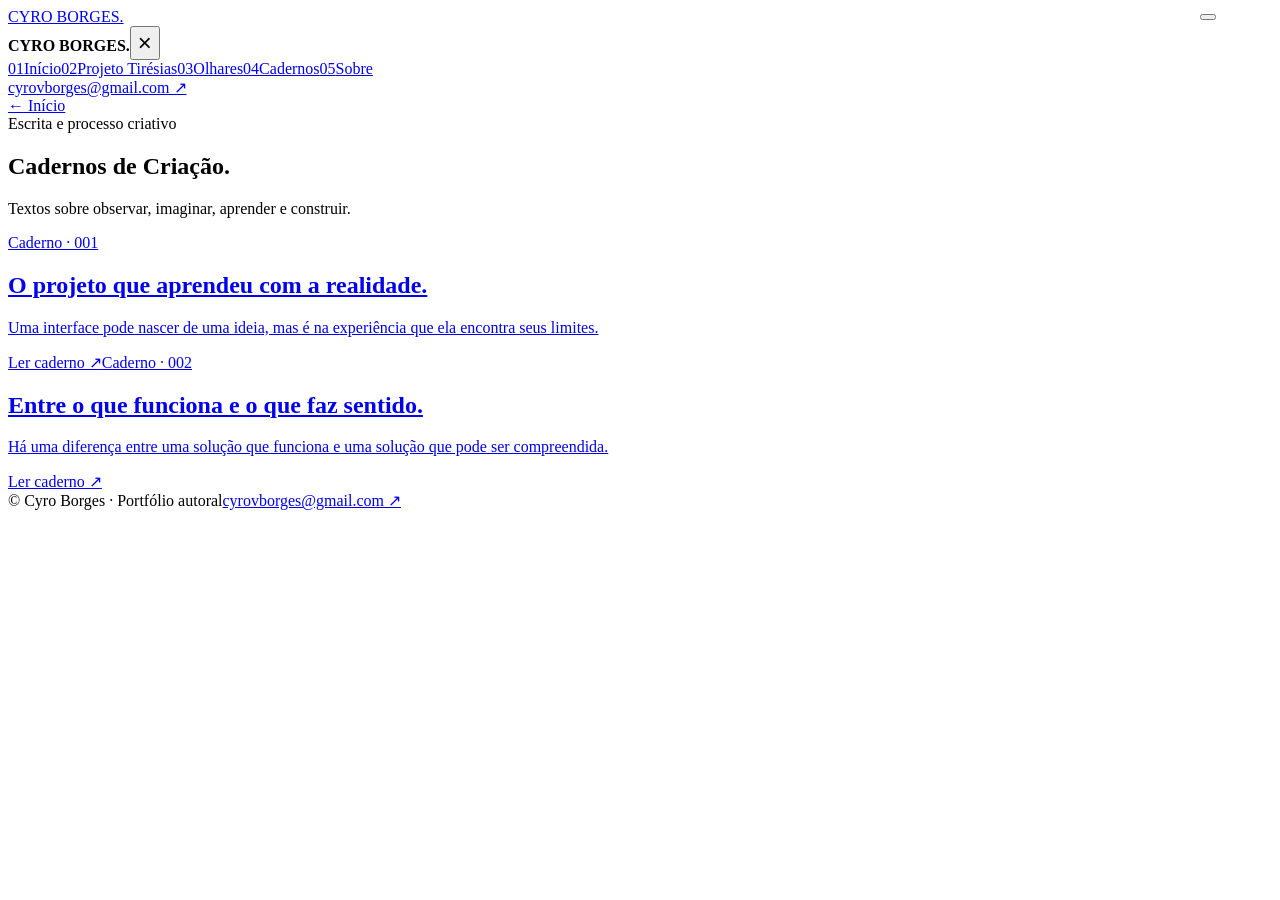
==== index.html @ e0a78cb1 "Add files via upload" ====
<!DOCTYPE html><html lang="pt-BR"><head><meta charset="utf-8"><meta name="viewport" content="width=device-width,initial-scale=1"><meta name="theme-color" content="#f3f5f3"><meta name="description" content="Portfólio autoral de Cyro Borges: fotografia, criação e projetos."><title>Cadernos de Criação · Cyro Borges</title><link rel="icon" href="../assets/favicon.svg" type="image/svg+xml"><link rel="stylesheet" href="../assets/css/styles.css"></head><body class="fade-in"><header class="topbar"><div class="shell" style="display:flex;align-items:center;justify-content:space-between;width:min(calc(100% - 56px),1320px)"><a class="logo" href="../index.html">CYRO BORGES.</a><button type="button" class="menu-toggle" aria-label="Abrir menu" aria-controls="site-menu" aria-expanded="false"><span></span></button></div></header><div class="full-menu" id="site-menu" role="dialog" aria-modal="true" aria-label="Navegação principal" aria-hidden="true"><div class="full-menu-head"><strong>CYRO BORGES.</strong><button class="menu-toggle menu-close" type="button" aria-label="Fechar menu" style="font-size:1.5rem">×</button></div><nav aria-label="Páginas do portfólio"><a href="../index.html"><span>01</span>Início</a><a href="../tiresias/index.html"><span>02</span>Projeto Tirésias</a><a href="../olhares/index.html"><span>03</span>Olhares</a><a href="../cadernos/index.html"><span>04</span>Cadernos</a><a href="../sobre/index.html"><span>05</span>Sobre</a></nav><div class="full-menu-foot"><a href="mailto:cyrovborges@gmail.com">cyrovborges@gmail.com ↗</a></div></div><main id="conteudo"><div class="page"><div class="shell"><a class="backlink" href="../index.html">← Início</a><section class="page-intro"><span class="smallcaps">Escrita e processo criativo</span><h1>Cadernos de Criação.</h1><p class="muted">Textos sobre observar, imaginar, aprender e construir.</p></section><div class="list-cadernos"><a class="essay-link" href="001/index.html"><span class="smallcaps">Caderno · 001</span><h2>O projeto que aprendeu com a realidade.</h2><p>Uma interface pode nascer de uma ideia, mas é na experiência que ela encontra seus limites.</p><span style="color:var(--green)">Ler caderno ↗</span></a><a class="essay-link" href="002/index.html"><span class="smallcaps">Caderno · 002</span><h2>Entre o que funciona e o que faz sentido.</h2><p>Há uma diferença entre uma solução que funciona e uma solução que pode ser compreendida.</p><span style="color:var(--green)">Ler caderno ↗</span></a></div></div></div></main><footer class="footer"><div class="shell"><span>© Cyro Borges · Portfólio autoral</span><a href="mailto:cyrovborges@gmail.com">cyrovborges@gmail.com ↗</a></div></footer><script src="../assets/js/main.js" defer></script></body></html>
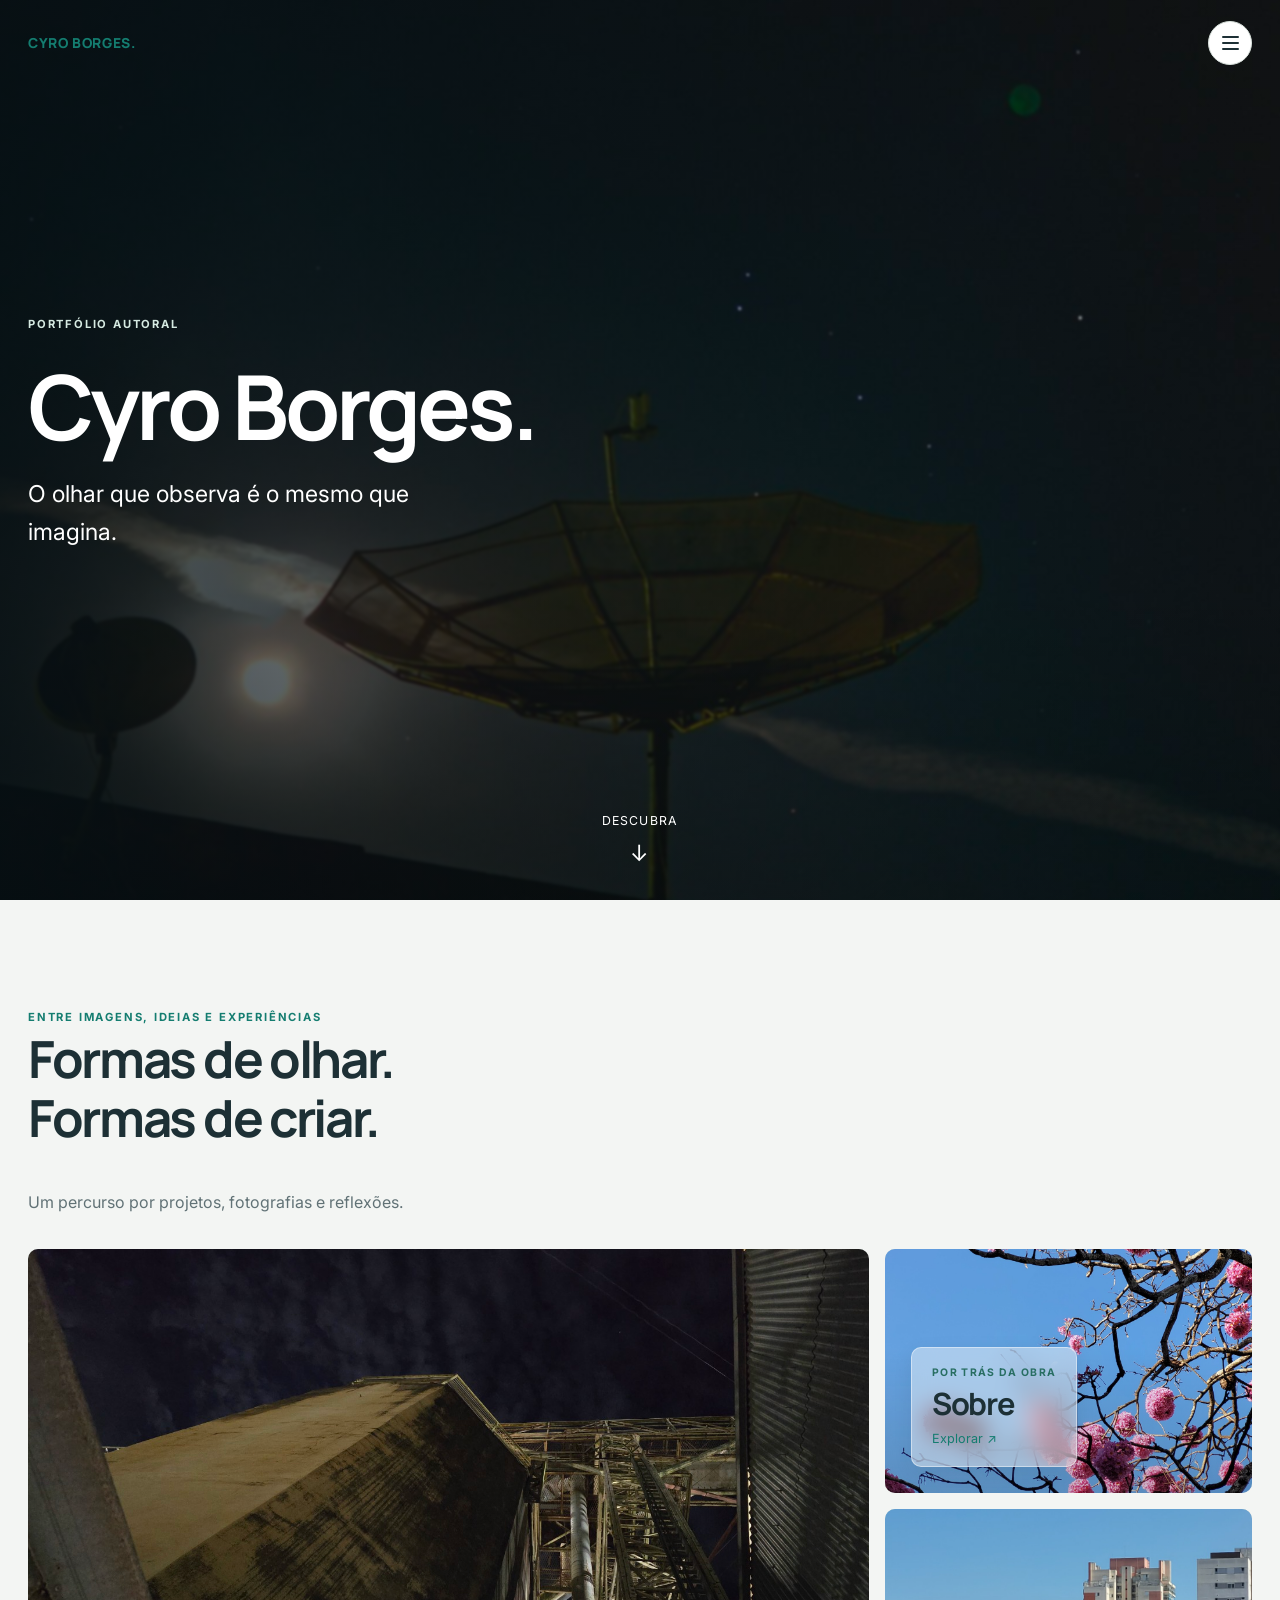
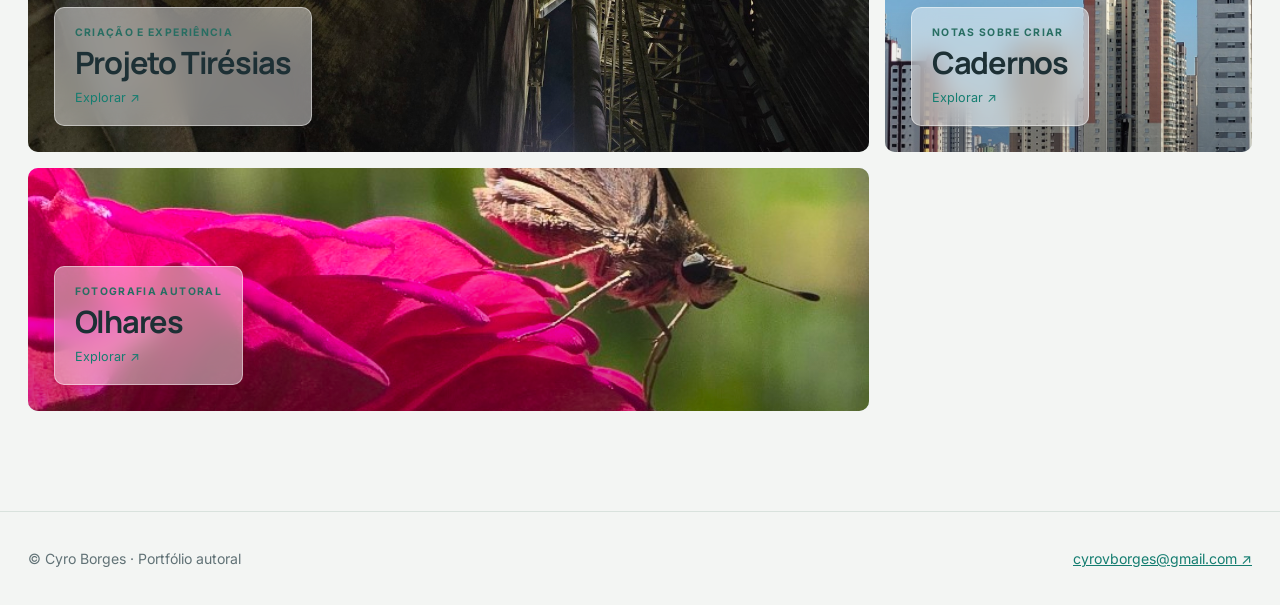
==== commit 24bff142: "Corrigir estrutura de arquivos do portfólio" ====
--- a/index.html
+++ b/index.html
@@ -1 +1 @@
-<!DOCTYPE html><html lang="pt-BR"><head><meta charset="utf-8"><meta name="viewport" content="width=device-width,initial-scale=1"><meta name="theme-color" content="#f3f5f3"><meta name="description" content="Portfólio autoral de Cyro Borges: fotografia, criação e projetos."><title>Cadernos de Criação · Cyro Borges</title><link rel="icon" href="../assets/favicon.svg" type="image/svg+xml"><link rel="stylesheet" href="../assets/css/styles.css"></head><body class="fade-in"><header class="topbar"><div class="shell" style="display:flex;align-items:center;justify-content:space-between;width:min(calc(100% - 56px),1320px)"><a class="logo" href="../index.html">CYRO BORGES.</a><button type="button" class="menu-toggle" aria-label="Abrir menu" aria-controls="site-menu" aria-expanded="false"><span></span></button></div></header><div class="full-menu" id="site-menu" role="dialog" aria-modal="true" aria-label="Navegação principal" aria-hidden="true"><div class="full-menu-head"><strong>CYRO BORGES.</strong><button class="menu-toggle menu-close" type="button" aria-label="Fechar menu" style="font-size:1.5rem">×</button></div><nav aria-label="Páginas do portfólio"><a href="../index.html"><span>01</span>Início</a><a href="../tiresias/index.html"><span>02</span>Projeto Tirésias</a><a href="../olhares/index.html"><span>03</span>Olhares</a><a href="../cadernos/index.html"><span>04</span>Cadernos</a><a href="../sobre/index.html"><span>05</span>Sobre</a></nav><div class="full-menu-foot"><a href="mailto:cyrovborges@gmail.com">cyrovborges@gmail.com ↗</a></div></div><main id="conteudo"><div class="page"><div class="shell"><a class="backlink" href="../index.html">← Início</a><section class="page-intro"><span class="smallcaps">Escrita e processo criativo</span><h1>Cadernos de Criação.</h1><p class="muted">Textos sobre observar, imaginar, aprender e construir.</p></section><div class="list-cadernos"><a class="essay-link" href="001/index.html"><span class="smallcaps">Caderno · 001</span><h2>O projeto que aprendeu com a realidade.</h2><p>Uma interface pode nascer de uma ideia, mas é na experiência que ela encontra seus limites.</p><span style="color:var(--green)">Ler caderno ↗</span></a><a class="essay-link" href="002/index.html"><span class="smallcaps">Caderno · 002</span><h2>Entre o que funciona e o que faz sentido.</h2><p>Há uma diferença entre uma solução que funciona e uma solução que pode ser compreendida.</p><span style="color:var(--green)">Ler caderno ↗</span></a></div></div></div></main><footer class="footer"><div class="shell"><span>© Cyro Borges · Portfólio autoral</span><a href="mailto:cyrovborges@gmail.com">cyrovborges@gmail.com ↗</a></div></footer><script src="../assets/js/main.js" defer></script></body></html>+<!DOCTYPE html><html lang="pt-BR"><head><meta charset="utf-8"><meta name="viewport" content="width=device-width,initial-scale=1"><meta name="theme-color" content="#f3f5f3"><meta name="description" content="Fotografia, pensamento e criação no portfólio autoral de Cyro Borges."><title>Início · Cyro Borges</title><link rel="icon" href="assets/favicon.svg" type="image/svg+xml"><link rel="stylesheet" href="assets/css/styles.css"></head><body class="fade-in"><header class="topbar--hero topbar"><div class="shell" style="display:flex;align-items:center;justify-content:space-between;width:min(calc(100% - 56px),1320px)"><a class="logo" href="index.html">CYRO BORGES.</a><button type="button" class="menu-toggle" aria-label="Abrir menu" aria-controls="site-menu" aria-expanded="false"><span></span></button></div></header><div class="full-menu" id="site-menu" role="dialog" aria-modal="true" aria-label="Navegação principal" aria-hidden="true"><div class="full-menu-head"><strong>CYRO BORGES.</strong><button class="menu-toggle menu-close" type="button" aria-label="Fechar menu" style="font-size:1.5rem">×</button></div><nav aria-label="Páginas do portfólio"><a href="index.html"><span>01</span>Início</a><a href="tiresias/index.html"><span>02</span>Projeto Tirésias</a><a href="olhares/index.html"><span>03</span>Olhares</a><a href="cadernos/index.html"><span>04</span>Cadernos</a><a href="sobre/index.html"><span>05</span>Sobre</a></nav><div class="full-menu-foot"><a href="mailto:cyrovborges@gmail.com">cyrovborges@gmail.com ↗</a></div></div><main id="conteudo"><section class="hero" aria-label="Abertura do portfólio"><div class="shell hero-content"><span class="smallcaps">Portfólio autoral</span><h1>Cyro Borges.</h1><p>O olhar que observa é o mesmo que imagina.</p></div><a class="scroll-cue" href="#criacoes">Descubra <b aria-hidden="true">↓</b></a></section><section class="mosaic-section" id="criacoes"><div class="shell"><div class="section-head"><span class="smallcaps">Entre imagens, ideias e experiências</span><h2>Formas de olhar.<br>Formas de criar.</h2><p>Um percurso por projetos, fotografias e reflexões.</p></div><div class="home-mosaic"><a class="photo-card card-tiresias" href="tiresias/index.html" aria-label="Explorar Projeto Tirésias"><img src="assets/images/ambiente-industrial.jpg" alt="" loading="lazy" ><span class="glass"><small>Criação e experiência</small><strong>Projeto Tirésias</strong><span class="arrow">Explorar ↗</span></span></a><a class="photo-card card-olhares" href="olhares/index.html" aria-label="Explorar Olhares"><img src="assets/images/borboleta.jpg" alt="" loading="lazy" ><span class="glass"><small>Fotografia autoral</small><strong>Olhares</strong><span class="arrow">Explorar ↗</span></span></a><a class="photo-card card-about" href="sobre/index.html" aria-label="Explorar Sobre"><img src="assets/images/flores.jpg" alt="" loading="lazy" ><span class="glass"><small>Por trás da obra</small><strong>Sobre</strong><span class="arrow">Explorar ↗</span></span></a><a class="photo-card card-cadernos" href="cadernos/index.html" aria-label="Explorar Cadernos"><img src="assets/images/geometria.jpg" alt="" loading="lazy" ><span class="glass"><small>Notas sobre criar</small><strong>Cadernos</strong><span class="arrow">Explorar ↗</span></span></a></div></div></section></main><footer class="footer"><div class="shell"><span>© Cyro Borges · Portfólio autoral</span><a href="mailto:cyrovborges@gmail.com">cyrovborges@gmail.com ↗</a></div></footer><script src="assets/js/main.js" defer></script></body></html>
--- a/assets/css/styles.css
+++ b/assets/css/styles.css
@@ -0,0 +1,23 @@
+@import url('https://fonts.googleapis.com/css2?family=Inter:wght@400;500;600;700&family=Manrope:wght@400;500;600;700;800&display=swap');
+:root{--bg:#f3f5f3;--surface:#fff;--ink:#1d3035;--muted:#617276;--green:#147d70;--line:#d9e2dd;--pale:#ddeee6;--r:10px;--max:1320px}*{box-sizing:border-box}html{scroll-behavior:smooth}body{margin:0;background:var(--bg);color:var(--ink);font-family:Inter,Arial,sans-serif;line-height:1.65}body.locked{overflow:hidden}a{color:inherit}a:focus-visible,button:focus-visible{outline:3px solid #158d7d;outline-offset:4px}button{font:inherit}h1,h2,h3,p{margin-top:0}h1,h2,h3{font-family:Manrope,Inter,Arial,sans-serif;line-height:1.15;letter-spacing:-.045em}h1{font-size:clamp(2.8rem,7vw,7.4rem)}h2{font-size:clamp(2rem,4vw,4.4rem)}h3{font-size:clamp(1.2rem,2vw,1.9rem)}p{max-width:72ch}img{max-width:100%;display:block}.sr-only{position:absolute;width:1px;height:1px;clip:rect(0,0,0,0);overflow:hidden;white-space:nowrap} .shell{width:min(calc(100% - 56px),var(--max));margin-inline:auto}.smallcaps{font-size:.7rem;letter-spacing:.16em;text-transform:uppercase;font-weight:700;color:var(--green)}.muted{color:var(--muted)}.topbar{position:relative;z-index:10;display:flex;align-items:center;justify-content:space-between;padding:21px 0}.topbar a.logo{font-family:Manrope,sans-serif;font-size:.86rem;letter-spacing:.045em;font-weight:800;text-decoration:none;color:var(--green)}.topbar--hero{position:absolute;inset:0 0 auto;z-index:15}.topbar--hero .logo{color:#fff}.menu-toggle{width:44px;height:44px;background:#fff;border:1px solid var(--line);border-radius:50%;display:grid;place-items:center;cursor:pointer;color:var(--ink)}.menu-toggle span,.menu-toggle span:before,.menu-toggle span:after{content:'';display:block;width:17px;height:2px;background:currentColor;position:relative;border-radius:2px}.menu-toggle span:before{position:absolute;top:-6px}.menu-toggle span:after{position:absolute;top:6px}.full-menu{position:fixed;inset:0;z-index:100;background:var(--bg);padding:24px max(28px,calc((100vw - var(--max))/2));display:flex;flex-direction:column;opacity:0;visibility:hidden;transition:opacity .25s ease,visibility .25s}.full-menu.open{opacity:1;visibility:visible}.full-menu-head{display:flex;justify-content:space-between;align-items:center}.full-menu-head strong{font-size:.9rem;color:var(--green)}.full-menu nav{flex:1;display:flex;justify-content:center;flex-direction:column;gap:clamp(5px,1vh,13px)}.full-menu nav a{display:flex;gap:22px;align-items:baseline;width:max-content;max-width:100%;font:700 clamp(1.75rem,5vw,4.3rem)/1.2 Manrope,sans-serif;text-decoration:none;letter-spacing:-.05em;transition:color .2s}.full-menu nav a:hover{color:var(--green)}.full-menu nav a span{font:600 .72rem Inter,sans-serif;letter-spacing:0;color:var(--green)}.full-menu-foot{border-top:1px solid var(--line);padding-top:14px;color:var(--muted);font-size:.84rem}.full-menu-foot a{text-decoration:none}.hero{min-height:100svh;min-height:100dvh;position:relative;display:flex;align-items:center;background:#112125;color:white;isolation:isolate;overflow:hidden}.hero:after{content:'';position:absolute;inset:-2px;background:#112125 url('../images/ceu-noturno.jpg') center 59%/cover no-repeat;transform:scale(1.01);z-index:-2}.hero:before{content:'';position:absolute;inset:0;background:linear-gradient(90deg,rgba(4,15,20,.74) 0%,rgba(4,15,20,.33) 58%,rgba(4,15,20,.08)),linear-gradient(0deg,rgba(0,0,0,.33),transparent 35%);z-index:-1}.hero-content{padding-top:7rem;padding-bottom:8rem}.hero h1{max-width:12ch;margin:18px 0 18px}.hero p{font-size:clamp(1.1rem,2vw,1.45rem);max-width:31ch}.hero .smallcaps{color:#d6eae2}.scroll-cue{position:absolute;bottom:28px;left:50%;transform:translateX(-50%);font-size:.77rem;letter-spacing:.1em;text-transform:uppercase;text-decoration:none;text-align:center;color:white;display:flex;flex-direction:column;align-items:center;gap:4px}.scroll-cue b{font-size:1.4rem;font-weight:400;animation:bob 2s infinite}@keyframes bob{50%{transform:translateY(5px)}}.mosaic-section{padding:clamp(55px,8vw,115px) 0 100px;scroll-snap-align:start}.section-head{margin-bottom:34px}.section-head p{color:var(--muted)}.home-mosaic{display:grid;grid-template-columns:1.25fr 1fr 1fr;grid-auto-rows:clamp(185px,19vw,290px);gap:16px}.photo-card{position:relative;display:flex;align-items:end;text-decoration:none;color:var(--ink);overflow:hidden;border-radius:var(--r);min-height:0;background:#b9c9c2;isolation:isolate}.photo-card>img{position:absolute;inset:0;width:100%;height:100%;object-fit:cover;transition:none;z-index:-1}.photo-card:after{content:'';position:absolute;inset:0;background:linear-gradient(0deg,rgba(0,0,0,.18),transparent 60%);z-index:-1}.photo-card .glass{margin:clamp(12px,2vw,28px);padding:16px 20px;background:rgba(255,255,255,.45);backdrop-filter:blur(12px);-webkit-backdrop-filter:blur(12px);border:1px solid rgba(255,255,255,.45);border-radius:var(--r);box-shadow:0 5px 20px rgba(8,29,25,.07);transition:transform .3s ease,background .3s ease;max-width:min(90%,380px)}.photo-card:hover .glass,.photo-card:focus-visible .glass{transform:translateY(-4px);background:rgba(255,255,255,.54)}.glass small{display:block;color:#286e62;font-size:.65rem;letter-spacing:.13em;text-transform:uppercase;font-weight:700}.glass strong{font:700 clamp(1.25rem,2.4vw,2rem) Manrope,sans-serif;letter-spacing:-.04em;display:block}.glass .arrow{color:var(--green);font-size:.79rem}.card-tiresias{grid-column:span 2;grid-row:span 2}.card-olhares{grid-column:span 2;grid-row:span 1}.card-about,.card-cadernos{grid-column:span 1}.card-about>img{object-position:center 44%}@media(min-width:851px){.hero:after{filter:blur(1.1px)}.home-mosaic .card-olhares>img{object-position:center 40%}.case-hero img{object-position:center 70%}}.footer{border-top:1px solid var(--line);padding:35px 0;color:var(--muted);font-size:.88rem}.footer .shell{display:flex;justify-content:space-between;gap:16px;flex-wrap:wrap}.footer a{color:var(--green)}.page{padding-bottom:90px}.page-intro{padding:clamp(60px,9vw,135px) 0 45px}.page-intro h1{margin:15px 0 20px}.page-intro p{font-size:1.08rem}.backlink{display:inline-flex;gap:10px;color:var(--green);font-size:.8rem;text-decoration:none;font-weight:600;margin-top:30px}.page .topbar+.backlink{margin-top:30px}.prose{max-width:700px;margin-inline:auto;font-size:1.08rem;line-height:1.92}.prose p{margin:0 0 1.45em}.prose h2{font-size:clamp(1.6rem,3vw,2.55rem);margin:3rem 0 1.25rem}.book-head{max-width:700px;margin:90px auto 54px}.book-head h1{font-size:clamp(2.5rem,5vw,4.4rem)}.book-end{margin:100px auto 0;max-width:700px;border-top:1px solid var(--line);padding-top:25px}.book-nav{display:grid;grid-template-columns:1fr 1fr;gap:14px}.nav-tile,.related{display:block;text-decoration:none;border:1px solid var(--line);border-radius:var(--r);background:#fff;padding:23px;transition:border-color .2s,transform .2s}.nav-tile:hover,.related:hover{transform:translateY(-3px);border-color:var(--green)}.nav-tile small,.related small{font-size:.7rem;letter-spacing:.12em;color:var(--green);text-transform:uppercase;font-weight:700}.nav-tile strong,.related strong{display:block;font-family:Manrope,sans-serif;font-size:1.06rem;margin-top:11px}.related{max-width:700px;background:var(--pale);margin:75px auto 0}.related p{margin:8px 0 16px}.gallery{display:grid;grid-template-columns:repeat(4,minmax(0,1fr));gap:12px}.gallery button{appearance:none;border:0;padding:0;cursor:zoom-in;background:#d8e1de;border-radius:var(--r);overflow:hidden}.gallery img{width:100%;height:100%;object-fit:cover;transition:transform .3s}.gallery button:hover img{transform:scale(1.025)}.gallery .tall{grid-row:span 2}.gallery .wide{grid-column:span 2}.gallery button{height:230px}.gallery button.tall{height:472px}.gallery button.wide{height:230px}.gallery button img{height:100%}.lightbox{display:none;position:fixed;inset:0;background:#111719;color:#fff;z-index:200;padding:18px max(16px,3vw);grid-template-rows:auto minmax(0,1fr) auto;gap:13px}.lightbox.open{display:grid}.lightbox-head,.lightbox-bottom{display:flex;align-items:center;justify-content:space-between}.lightbox button{width:44px;height:44px;border:1px solid rgba(255,255,255,.3);color:#fff;background:transparent;border-radius:50%;cursor:pointer;font-size:1.4rem}.lightbox-stage{display:flex;align-items:center;justify-content:center;min-height:0}.lightbox-stage img{max-width:100%;max-height:100%;object-fit:contain}.lightbox-bottom{max-width:530px;width:100%;justify-self:center}.lightbox-count{font-size:.8rem;letter-spacing:.12em;color:#c9d5d3}.case-hero{position:relative;border-radius:var(--r);overflow:hidden;height:clamp(260px,42vw,620px);margin:28px 0 70px}.case-hero img{height:100%;width:100%;object-fit:cover}.chapter{padding:50px 0;border-top:1px solid var(--line)}.chapter-grid{display:grid;grid-template-columns:1fr 1.4fr;gap:8vw}.chapter-grid p{line-height:1.9}.chapter-label{font-size:.76rem;letter-spacing:.15em;text-transform:uppercase;color:var(--green);font-weight:700}.demo-ui{background:white;border:1px solid var(--line);border-radius:12px;padding:16px;max-width:410px;box-shadow:0 25px 65px rgba(30,70,59,.08)}.demo-ui .demo-line{height:9px;border-radius:4px;background:#dce7e2;margin:13px 0;width:75%}.demo-ui .demo-wagon{padding:13px;border:1px solid #d7e1db;background:#fafcfb;border-radius:9px;margin:10px 0}.demo-ui .demo-wagon strong{font-size:.85rem}.demo-ui .demo-wagon small{display:block;font-size:.68rem;color:#55746b;margin-top:6px}.demo-ui .demo-pill{display:inline-block;padding:5px 8px;background:#dceee6;border-radius:5px;color:#256956;font-size:.65rem}.demo-ui .demo-nav{display:flex;justify-content:space-around;padding:12px;border-top:1px solid #dfe7e2;color:#537468;font-size:.62rem}.demo-note{font-size:.75rem;color:var(--muted);margin-top:9px}.about-figure{width:100%;max-height:500px;object-fit:cover;border-radius:var(--r)}.list-cadernos{max-width:820px}.essay-link{display:block;text-decoration:none;border-top:1px solid var(--line);padding:30px 0}.essay-link:hover h2{color:var(--green)}.essay-link h2{font-size:clamp(1.5rem,3vw,2.2rem);margin:6px 0}.essay-link p{color:var(--muted)}.repertoire{display:grid;grid-template-columns:1fr 1fr;gap:18px;margin-top:50px}.rep{border:1px solid var(--line);background:white;border-radius:var(--r);padding:24px}.fade-in{animation:pageFade .26s ease both}@keyframes pageFade{from{opacity:.3}to{opacity:1}}@media(min-width:850px){.home-mosaic .card-olhares{grid-column:span 2}.home-mosaic .card-about{grid-column:3;grid-row:1}.home-mosaic .card-cadernos{grid-column:3;grid-row:2}}@media(max-width:850px){.home-mosaic{grid-template-columns:repeat(2,1fr);grid-auto-rows:220px;gap:12px}.card-tiresias,.card-olhares{grid-column:span 2;grid-row:span 1}.card-about,.card-cadernos{grid-column:span 1}.chapter-grid{grid-template-columns:1fr;gap:20px}.gallery{grid-template-columns:repeat(3,minmax(0,1fr))}.gallery button{height:200px}.gallery button.tall{height:412px}.gallery button.wide{height:200px}}@media(max-width:540px){.shell{width:min(calc(100% - 32px),var(--max))}.hero:after{background-position:58% center}.hero h1{font-size:clamp(3.1rem,16vw,5rem)}.hero-content{padding-top:8rem}.home-mosaic{grid-auto-rows:175px;gap:10px}.photo-card .glass{padding:10px 12px;margin:10px;max-width:calc(100% - 20px)}.glass strong{font-size:1.06rem}.glass small{font-size:.54rem}.glass .arrow{font-size:.7rem}.card-tiresias,.card-olhares{min-height:255px}.card-about,.card-cadernos{min-height:175px}.gallery{grid-template-columns:repeat(2,minmax(0,1fr));gap:8px}.gallery button{height:145px}.gallery button.tall{height:298px}.gallery button.wide{height:145px}.book-head{margin:55px auto 40px}.prose{font-size:1.02rem}.repertoire{grid-template-columns:1fr}.book-nav{grid-template-columns:1fr}.full-menu nav a{font-size:clamp(1.7rem,8vw,2.6rem)}.page-intro{padding-top:45px}}@media(prefers-reduced-motion:reduce){*,*:before,*:after{scroll-behavior:auto!important;animation:none!important;transition:none!important}}
+
+/* v1.2: avoid mobile grid items overflowing their assigned tracks. */
+@media (max-width:850px){
+ .home-mosaic{grid-template-columns:repeat(2,minmax(0,1fr));grid-auto-rows:auto;align-items:stretch;grid-auto-flow:row;gap:12px}
+ .home-mosaic .card-tiresias,.home-mosaic .card-olhares{grid-column:1 / -1;grid-row:auto;height:clamp(265px,50vw,400px);min-height:0}
+ .home-mosaic .card-about,.home-mosaic .card-cadernos{grid-column:auto;grid-row:auto;height:220px;min-height:0}
+}
+@media (max-width:540px){
+ .home-mosaic{gap:10px}
+ .home-mosaic .card-tiresias,.home-mosaic .card-olhares{height:clamp(270px,75vw,350px);min-height:0}
+ .home-mosaic .card-about,.home-mosaic .card-cadernos{height:180px;min-height:0}
+ .home-mosaic .photo-card{min-width:0}
+}
+
+/* v1.10: framing adjustments requested for the homepage on phones.
+   Only object-position changes; original photos and card geometry stay intact. */
+@media (max-width:850px){
+  .home-mosaic .card-olhares > img { object-position: center 33%; }
+  .home-mosaic .card-about > img { object-position: center 78%; }
+  .home-mosaic .card-cadernos > img { object-position: center 78%; }
+}
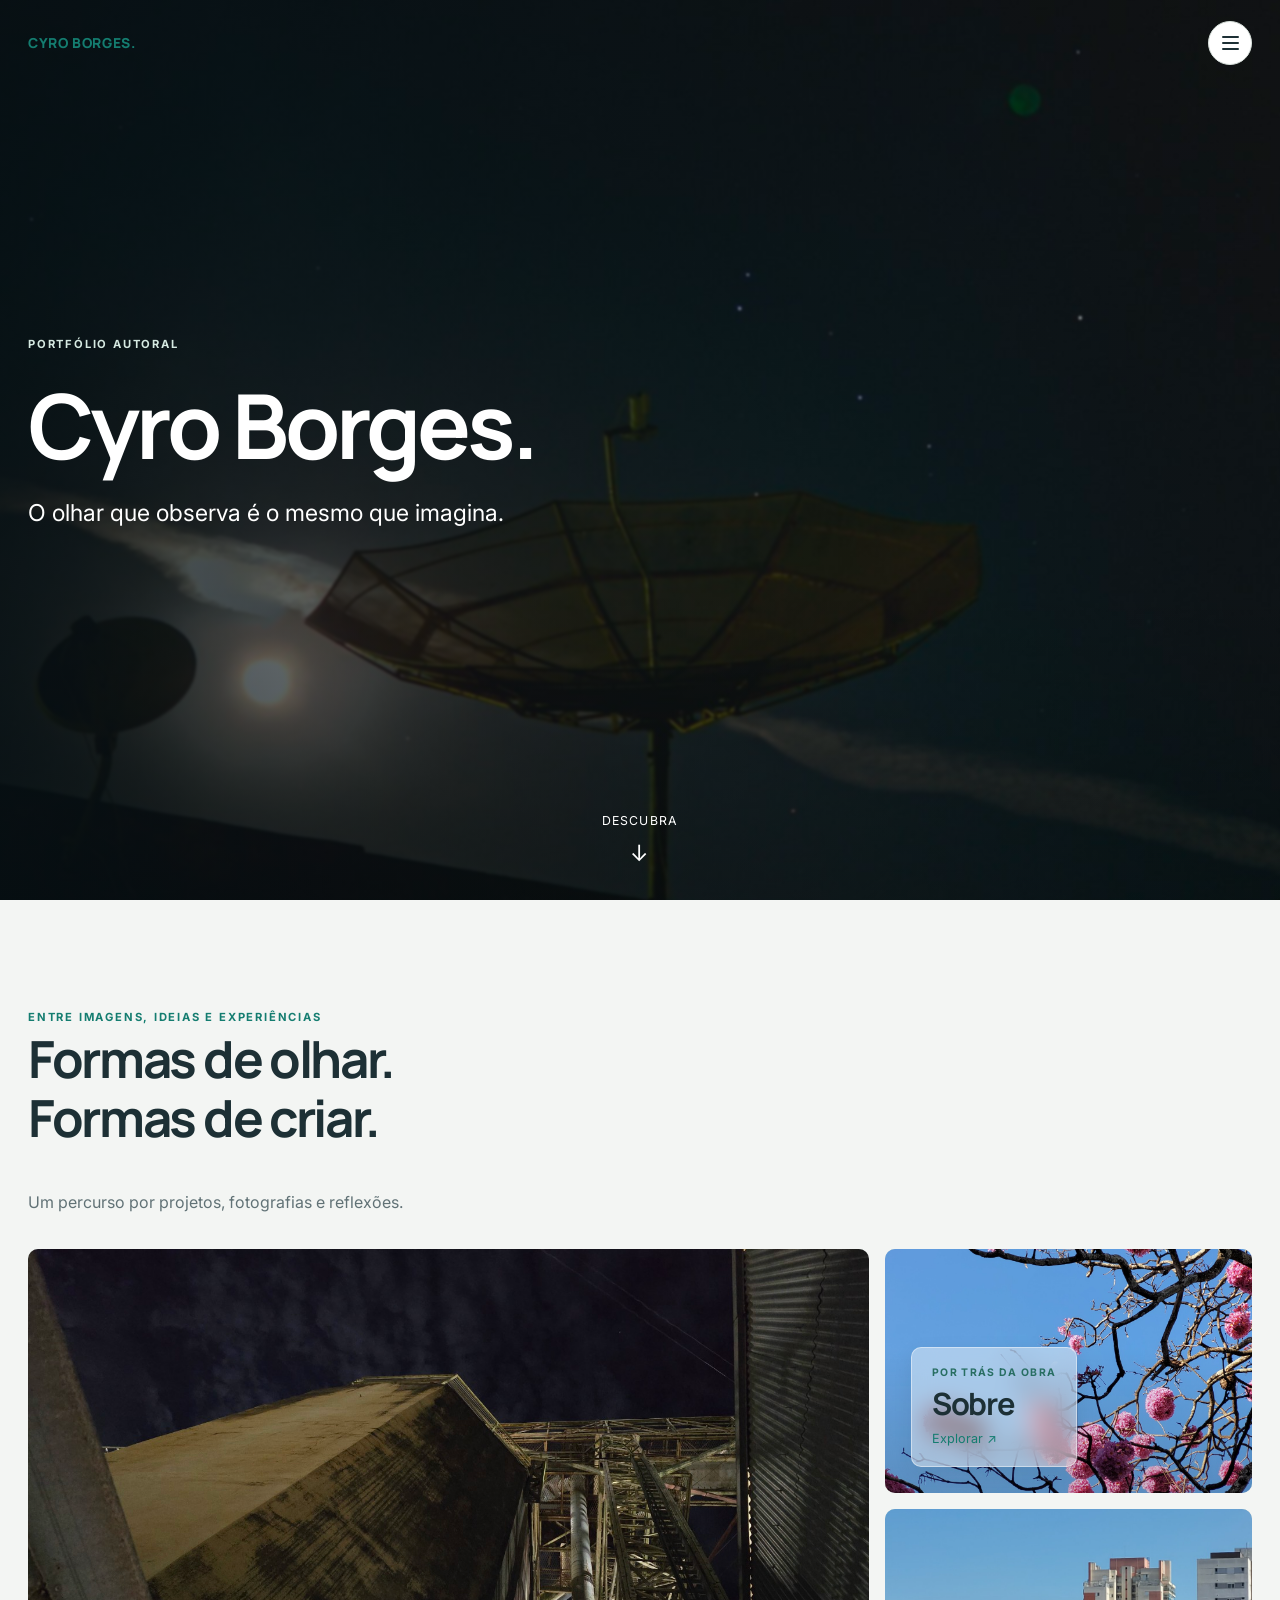
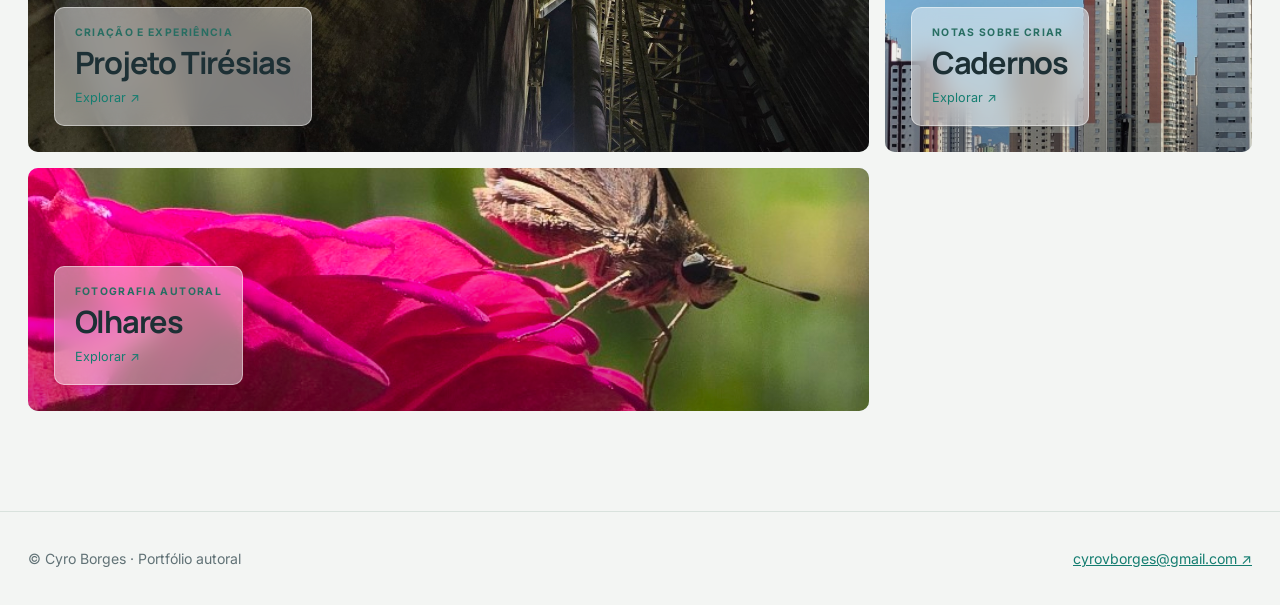
==== commit a01b652c: "Pequena correção na quebra de texto da página inicial" ====
--- a/index.html
+++ b/index.html
@@ -1 +1 @@
-<!DOCTYPE html><html lang="pt-BR"><head><meta charset="utf-8"><meta name="viewport" content="width=device-width,initial-scale=1"><meta name="theme-color" content="#f3f5f3"><meta name="description" content="Fotografia, pensamento e criação no portfólio autoral de Cyro Borges."><title>Início · Cyro Borges</title><link rel="icon" href="assets/favicon.svg" type="image/svg+xml"><link rel="stylesheet" href="assets/css/styles.css"></head><body class="fade-in"><header class="topbar--hero topbar"><div class="shell" style="display:flex;align-items:center;justify-content:space-between;width:min(calc(100% - 56px),1320px)"><a class="logo" href="index.html">CYRO BORGES.</a><button type="button" class="menu-toggle" aria-label="Abrir menu" aria-controls="site-menu" aria-expanded="false"><span></span></button></div></header><div class="full-menu" id="site-menu" role="dialog" aria-modal="true" aria-label="Navegação principal" aria-hidden="true"><div class="full-menu-head"><strong>CYRO BORGES.</strong><button class="menu-toggle menu-close" type="button" aria-label="Fechar menu" style="font-size:1.5rem">×</button></div><nav aria-label="Páginas do portfólio"><a href="index.html"><span>01</span>Início</a><a href="tiresias/index.html"><span>02</span>Projeto Tirésias</a><a href="olhares/index.html"><span>03</span>Olhares</a><a href="cadernos/index.html"><span>04</span>Cadernos</a><a href="sobre/index.html"><span>05</span>Sobre</a></nav><div class="full-menu-foot"><a href="mailto:cyrovborges@gmail.com">cyrovborges@gmail.com ↗</a></div></div><main id="conteudo"><section class="hero" aria-label="Abertura do portfólio"><div class="shell hero-content"><span class="smallcaps">Portfólio autoral</span><h1>Cyro Borges.</h1><p>O olhar que observa é o mesmo que imagina.</p></div><a class="scroll-cue" href="#criacoes">Descubra <b aria-hidden="true">↓</b></a></section><section class="mosaic-section" id="criacoes"><div class="shell"><div class="section-head"><span class="smallcaps">Entre imagens, ideias e experiências</span><h2>Formas de olhar.<br>Formas de criar.</h2><p>Um percurso por projetos, fotografias e reflexões.</p></div><div class="home-mosaic"><a class="photo-card card-tiresias" href="tiresias/index.html" aria-label="Explorar Projeto Tirésias"><img src="assets/images/ambiente-industrial.jpg" alt="" loading="lazy" ><span class="glass"><small>Criação e experiência</small><strong>Projeto Tirésias</strong><span class="arrow">Explorar ↗</span></span></a><a class="photo-card card-olhares" href="olhares/index.html" aria-label="Explorar Olhares"><img src="assets/images/borboleta.jpg" alt="" loading="lazy" ><span class="glass"><small>Fotografia autoral</small><strong>Olhares</strong><span class="arrow">Explorar ↗</span></span></a><a class="photo-card card-about" href="sobre/index.html" aria-label="Explorar Sobre"><img src="assets/images/flores.jpg" alt="" loading="lazy" ><span class="glass"><small>Por trás da obra</small><strong>Sobre</strong><span class="arrow">Explorar ↗</span></span></a><a class="photo-card card-cadernos" href="cadernos/index.html" aria-label="Explorar Cadernos"><img src="assets/images/geometria.jpg" alt="" loading="lazy" ><span class="glass"><small>Notas sobre criar</small><strong>Cadernos</strong><span class="arrow">Explorar ↗</span></span></a></div></div></section></main><footer class="footer"><div class="shell"><span>© Cyro Borges · Portfólio autoral</span><a href="mailto:cyrovborges@gmail.com">cyrovborges@gmail.com ↗</a></div></footer><script src="assets/js/main.js" defer></script></body></html>+<!DOCTYPE html><html lang="pt-BR"><head><meta charset="utf-8"><meta name="viewport" content="width=device-width,initial-scale=1"><meta name="theme-color" content="#f3f5f3"><meta name="description" content="Fotografia, pensamento e criação no portfólio autoral de Cyro Borges."><title>Início · Cyro Borges</title><link rel="icon" href="assets/favicon.svg" type="image/svg+xml"><link rel="stylesheet" href="assets/css/styles.css"></head><body class="fade-in"><header class="topbar--hero topbar"><div class="shell" style="display:flex;align-items:center;justify-content:space-between;width:min(calc(100% - 56px),1320px)"><a class="logo" href="index.html">CYRO BORGES.</a><button type="button" class="menu-toggle" aria-label="Abrir menu" aria-controls="site-menu" aria-expanded="false"><span></span></button></div></header><div class="full-menu" id="site-menu" role="dialog" aria-modal="true" aria-label="Navegação principal" aria-hidden="true"><div class="full-menu-head"><strong>CYRO BORGES.</strong><button class="menu-toggle menu-close" type="button" aria-label="Fechar menu" style="font-size:1.5rem">×</button></div><nav aria-label="Páginas do portfólio"><a href="index.html"><span>01</span>Início</a><a href="tiresias/index.html"><span>02</span>Projeto Tirésias</a><a href="olhares/index.html"><span>03</span>Olhares</a><a href="cadernos/index.html"><span>04</span>Cadernos</a><a href="sobre/index.html"><span>05</span>Sobre</a></nav><div class="full-menu-foot"><a href="mailto:cyrovborges@gmail.com">cyrovborges@gmail.com ↗</a></div></div><main id="conteudo"><section class="hero" aria-label="Abertura do portfólio"><div class="shell hero-content"><span class="smallcaps">Portfólio autoral</span><h1>Cyro Borges.</h1><p class="hero-tagline"><span>O olhar que observa</span> <span>é o mesmo que imagina.</span></p></div><a class="scroll-cue" href="#criacoes">Descubra <b aria-hidden="true">↓</b></a></section><section class="mosaic-section" id="criacoes"><div class="shell"><div class="section-head"><span class="smallcaps">Entre imagens, ideias e experiências</span><h2>Formas de olhar.<br>Formas de criar.</h2><p>Um percurso por projetos, fotografias e reflexões.</p></div><div class="home-mosaic"><a class="photo-card card-tiresias" href="tiresias/index.html" aria-label="Explorar Projeto Tirésias"><img src="assets/images/ambiente-industrial.jpg" alt="" loading="lazy" ><span class="glass"><small>Criação e experiência</small><strong>Projeto Tirésias</strong><span class="arrow">Explorar ↗</span></span></a><a class="photo-card card-olhares" href="olhares/index.html" aria-label="Explorar Olhares"><img src="assets/images/borboleta.jpg" alt="" loading="lazy" ><span class="glass"><small>Fotografia autoral</small><strong>Olhares</strong><span class="arrow">Explorar ↗</span></span></a><a class="photo-card card-about" href="sobre/index.html" aria-label="Explorar Sobre"><img src="assets/images/flores.jpg" alt="" loading="lazy" ><span class="glass"><small>Por trás da obra</small><strong>Sobre</strong><span class="arrow">Explorar ↗</span></span></a><a class="photo-card card-cadernos" href="cadernos/index.html" aria-label="Explorar Cadernos"><img src="assets/images/geometria.jpg" alt="" loading="lazy" ><span class="glass"><small>Notas sobre criar</small><strong>Cadernos</strong><span class="arrow">Explorar ↗</span></span></a></div></div></section></main><footer class="footer"><div class="shell"><span>© Cyro Borges · Portfólio autoral</span><a href="mailto:cyrovborges@gmail.com">cyrovborges@gmail.com ↗</a></div></footer><script src="assets/js/main.js" defer></script></body></html>
--- a/assets/css/styles.css
+++ b/assets/css/styles.css
@@ -1,5 +1,5 @@
 @import url('https://fonts.googleapis.com/css2?family=Inter:wght@400;500;600;700&family=Manrope:wght@400;500;600;700;800&display=swap');
-:root{--bg:#f3f5f3;--surface:#fff;--ink:#1d3035;--muted:#617276;--green:#147d70;--line:#d9e2dd;--pale:#ddeee6;--r:10px;--max:1320px}*{box-sizing:border-box}html{scroll-behavior:smooth}body{margin:0;background:var(--bg);color:var(--ink);font-family:Inter,Arial,sans-serif;line-height:1.65}body.locked{overflow:hidden}a{color:inherit}a:focus-visible,button:focus-visible{outline:3px solid #158d7d;outline-offset:4px}button{font:inherit}h1,h2,h3,p{margin-top:0}h1,h2,h3{font-family:Manrope,Inter,Arial,sans-serif;line-height:1.15;letter-spacing:-.045em}h1{font-size:clamp(2.8rem,7vw,7.4rem)}h2{font-size:clamp(2rem,4vw,4.4rem)}h3{font-size:clamp(1.2rem,2vw,1.9rem)}p{max-width:72ch}img{max-width:100%;display:block}.sr-only{position:absolute;width:1px;height:1px;clip:rect(0,0,0,0);overflow:hidden;white-space:nowrap} .shell{width:min(calc(100% - 56px),var(--max));margin-inline:auto}.smallcaps{font-size:.7rem;letter-spacing:.16em;text-transform:uppercase;font-weight:700;color:var(--green)}.muted{color:var(--muted)}.topbar{position:relative;z-index:10;display:flex;align-items:center;justify-content:space-between;padding:21px 0}.topbar a.logo{font-family:Manrope,sans-serif;font-size:.86rem;letter-spacing:.045em;font-weight:800;text-decoration:none;color:var(--green)}.topbar--hero{position:absolute;inset:0 0 auto;z-index:15}.topbar--hero .logo{color:#fff}.menu-toggle{width:44px;height:44px;background:#fff;border:1px solid var(--line);border-radius:50%;display:grid;place-items:center;cursor:pointer;color:var(--ink)}.menu-toggle span,.menu-toggle span:before,.menu-toggle span:after{content:'';display:block;width:17px;height:2px;background:currentColor;position:relative;border-radius:2px}.menu-toggle span:before{position:absolute;top:-6px}.menu-toggle span:after{position:absolute;top:6px}.full-menu{position:fixed;inset:0;z-index:100;background:var(--bg);padding:24px max(28px,calc((100vw - var(--max))/2));display:flex;flex-direction:column;opacity:0;visibility:hidden;transition:opacity .25s ease,visibility .25s}.full-menu.open{opacity:1;visibility:visible}.full-menu-head{display:flex;justify-content:space-between;align-items:center}.full-menu-head strong{font-size:.9rem;color:var(--green)}.full-menu nav{flex:1;display:flex;justify-content:center;flex-direction:column;gap:clamp(5px,1vh,13px)}.full-menu nav a{display:flex;gap:22px;align-items:baseline;width:max-content;max-width:100%;font:700 clamp(1.75rem,5vw,4.3rem)/1.2 Manrope,sans-serif;text-decoration:none;letter-spacing:-.05em;transition:color .2s}.full-menu nav a:hover{color:var(--green)}.full-menu nav a span{font:600 .72rem Inter,sans-serif;letter-spacing:0;color:var(--green)}.full-menu-foot{border-top:1px solid var(--line);padding-top:14px;color:var(--muted);font-size:.84rem}.full-menu-foot a{text-decoration:none}.hero{min-height:100svh;min-height:100dvh;position:relative;display:flex;align-items:center;background:#112125;color:white;isolation:isolate;overflow:hidden}.hero:after{content:'';position:absolute;inset:-2px;background:#112125 url('../images/ceu-noturno.jpg') center 59%/cover no-repeat;transform:scale(1.01);z-index:-2}.hero:before{content:'';position:absolute;inset:0;background:linear-gradient(90deg,rgba(4,15,20,.74) 0%,rgba(4,15,20,.33) 58%,rgba(4,15,20,.08)),linear-gradient(0deg,rgba(0,0,0,.33),transparent 35%);z-index:-1}.hero-content{padding-top:7rem;padding-bottom:8rem}.hero h1{max-width:12ch;margin:18px 0 18px}.hero p{font-size:clamp(1.1rem,2vw,1.45rem);max-width:31ch}.hero .smallcaps{color:#d6eae2}.scroll-cue{position:absolute;bottom:28px;left:50%;transform:translateX(-50%);font-size:.77rem;letter-spacing:.1em;text-transform:uppercase;text-decoration:none;text-align:center;color:white;display:flex;flex-direction:column;align-items:center;gap:4px}.scroll-cue b{font-size:1.4rem;font-weight:400;animation:bob 2s infinite}@keyframes bob{50%{transform:translateY(5px)}}.mosaic-section{padding:clamp(55px,8vw,115px) 0 100px;scroll-snap-align:start}.section-head{margin-bottom:34px}.section-head p{color:var(--muted)}.home-mosaic{display:grid;grid-template-columns:1.25fr 1fr 1fr;grid-auto-rows:clamp(185px,19vw,290px);gap:16px}.photo-card{position:relative;display:flex;align-items:end;text-decoration:none;color:var(--ink);overflow:hidden;border-radius:var(--r);min-height:0;background:#b9c9c2;isolation:isolate}.photo-card>img{position:absolute;inset:0;width:100%;height:100%;object-fit:cover;transition:none;z-index:-1}.photo-card:after{content:'';position:absolute;inset:0;background:linear-gradient(0deg,rgba(0,0,0,.18),transparent 60%);z-index:-1}.photo-card .glass{margin:clamp(12px,2vw,28px);padding:16px 20px;background:rgba(255,255,255,.45);backdrop-filter:blur(12px);-webkit-backdrop-filter:blur(12px);border:1px solid rgba(255,255,255,.45);border-radius:var(--r);box-shadow:0 5px 20px rgba(8,29,25,.07);transition:transform .3s ease,background .3s ease;max-width:min(90%,380px)}.photo-card:hover .glass,.photo-card:focus-visible .glass{transform:translateY(-4px);background:rgba(255,255,255,.54)}.glass small{display:block;color:#286e62;font-size:.65rem;letter-spacing:.13em;text-transform:uppercase;font-weight:700}.glass strong{font:700 clamp(1.25rem,2.4vw,2rem) Manrope,sans-serif;letter-spacing:-.04em;display:block}.glass .arrow{color:var(--green);font-size:.79rem}.card-tiresias{grid-column:span 2;grid-row:span 2}.card-olhares{grid-column:span 2;grid-row:span 1}.card-about,.card-cadernos{grid-column:span 1}.card-about>img{object-position:center 44%}@media(min-width:851px){.hero:after{filter:blur(1.1px)}.home-mosaic .card-olhares>img{object-position:center 40%}.case-hero img{object-position:center 70%}}.footer{border-top:1px solid var(--line);padding:35px 0;color:var(--muted);font-size:.88rem}.footer .shell{display:flex;justify-content:space-between;gap:16px;flex-wrap:wrap}.footer a{color:var(--green)}.page{padding-bottom:90px}.page-intro{padding:clamp(60px,9vw,135px) 0 45px}.page-intro h1{margin:15px 0 20px}.page-intro p{font-size:1.08rem}.backlink{display:inline-flex;gap:10px;color:var(--green);font-size:.8rem;text-decoration:none;font-weight:600;margin-top:30px}.page .topbar+.backlink{margin-top:30px}.prose{max-width:700px;margin-inline:auto;font-size:1.08rem;line-height:1.92}.prose p{margin:0 0 1.45em}.prose h2{font-size:clamp(1.6rem,3vw,2.55rem);margin:3rem 0 1.25rem}.book-head{max-width:700px;margin:90px auto 54px}.book-head h1{font-size:clamp(2.5rem,5vw,4.4rem)}.book-end{margin:100px auto 0;max-width:700px;border-top:1px solid var(--line);padding-top:25px}.book-nav{display:grid;grid-template-columns:1fr 1fr;gap:14px}.nav-tile,.related{display:block;text-decoration:none;border:1px solid var(--line);border-radius:var(--r);background:#fff;padding:23px;transition:border-color .2s,transform .2s}.nav-tile:hover,.related:hover{transform:translateY(-3px);border-color:var(--green)}.nav-tile small,.related small{font-size:.7rem;letter-spacing:.12em;color:var(--green);text-transform:uppercase;font-weight:700}.nav-tile strong,.related strong{display:block;font-family:Manrope,sans-serif;font-size:1.06rem;margin-top:11px}.related{max-width:700px;background:var(--pale);margin:75px auto 0}.related p{margin:8px 0 16px}.gallery{display:grid;grid-template-columns:repeat(4,minmax(0,1fr));gap:12px}.gallery button{appearance:none;border:0;padding:0;cursor:zoom-in;background:#d8e1de;border-radius:var(--r);overflow:hidden}.gallery img{width:100%;height:100%;object-fit:cover;transition:transform .3s}.gallery button:hover img{transform:scale(1.025)}.gallery .tall{grid-row:span 2}.gallery .wide{grid-column:span 2}.gallery button{height:230px}.gallery button.tall{height:472px}.gallery button.wide{height:230px}.gallery button img{height:100%}.lightbox{display:none;position:fixed;inset:0;background:#111719;color:#fff;z-index:200;padding:18px max(16px,3vw);grid-template-rows:auto minmax(0,1fr) auto;gap:13px}.lightbox.open{display:grid}.lightbox-head,.lightbox-bottom{display:flex;align-items:center;justify-content:space-between}.lightbox button{width:44px;height:44px;border:1px solid rgba(255,255,255,.3);color:#fff;background:transparent;border-radius:50%;cursor:pointer;font-size:1.4rem}.lightbox-stage{display:flex;align-items:center;justify-content:center;min-height:0}.lightbox-stage img{max-width:100%;max-height:100%;object-fit:contain}.lightbox-bottom{max-width:530px;width:100%;justify-self:center}.lightbox-count{font-size:.8rem;letter-spacing:.12em;color:#c9d5d3}.case-hero{position:relative;border-radius:var(--r);overflow:hidden;height:clamp(260px,42vw,620px);margin:28px 0 70px}.case-hero img{height:100%;width:100%;object-fit:cover}.chapter{padding:50px 0;border-top:1px solid var(--line)}.chapter-grid{display:grid;grid-template-columns:1fr 1.4fr;gap:8vw}.chapter-grid p{line-height:1.9}.chapter-label{font-size:.76rem;letter-spacing:.15em;text-transform:uppercase;color:var(--green);font-weight:700}.demo-ui{background:white;border:1px solid var(--line);border-radius:12px;padding:16px;max-width:410px;box-shadow:0 25px 65px rgba(30,70,59,.08)}.demo-ui .demo-line{height:9px;border-radius:4px;background:#dce7e2;margin:13px 0;width:75%}.demo-ui .demo-wagon{padding:13px;border:1px solid #d7e1db;background:#fafcfb;border-radius:9px;margin:10px 0}.demo-ui .demo-wagon strong{font-size:.85rem}.demo-ui .demo-wagon small{display:block;font-size:.68rem;color:#55746b;margin-top:6px}.demo-ui .demo-pill{display:inline-block;padding:5px 8px;background:#dceee6;border-radius:5px;color:#256956;font-size:.65rem}.demo-ui .demo-nav{display:flex;justify-content:space-around;padding:12px;border-top:1px solid #dfe7e2;color:#537468;font-size:.62rem}.demo-note{font-size:.75rem;color:var(--muted);margin-top:9px}.about-figure{width:100%;max-height:500px;object-fit:cover;border-radius:var(--r)}.list-cadernos{max-width:820px}.essay-link{display:block;text-decoration:none;border-top:1px solid var(--line);padding:30px 0}.essay-link:hover h2{color:var(--green)}.essay-link h2{font-size:clamp(1.5rem,3vw,2.2rem);margin:6px 0}.essay-link p{color:var(--muted)}.repertoire{display:grid;grid-template-columns:1fr 1fr;gap:18px;margin-top:50px}.rep{border:1px solid var(--line);background:white;border-radius:var(--r);padding:24px}.fade-in{animation:pageFade .26s ease both}@keyframes pageFade{from{opacity:.3}to{opacity:1}}@media(min-width:850px){.home-mosaic .card-olhares{grid-column:span 2}.home-mosaic .card-about{grid-column:3;grid-row:1}.home-mosaic .card-cadernos{grid-column:3;grid-row:2}}@media(max-width:850px){.home-mosaic{grid-template-columns:repeat(2,1fr);grid-auto-rows:220px;gap:12px}.card-tiresias,.card-olhares{grid-column:span 2;grid-row:span 1}.card-about,.card-cadernos{grid-column:span 1}.chapter-grid{grid-template-columns:1fr;gap:20px}.gallery{grid-template-columns:repeat(3,minmax(0,1fr))}.gallery button{height:200px}.gallery button.tall{height:412px}.gallery button.wide{height:200px}}@media(max-width:540px){.shell{width:min(calc(100% - 32px),var(--max))}.hero:after{background-position:58% center}.hero h1{font-size:clamp(3.1rem,16vw,5rem)}.hero-content{padding-top:8rem}.home-mosaic{grid-auto-rows:175px;gap:10px}.photo-card .glass{padding:10px 12px;margin:10px;max-width:calc(100% - 20px)}.glass strong{font-size:1.06rem}.glass small{font-size:.54rem}.glass .arrow{font-size:.7rem}.card-tiresias,.card-olhares{min-height:255px}.card-about,.card-cadernos{min-height:175px}.gallery{grid-template-columns:repeat(2,minmax(0,1fr));gap:8px}.gallery button{height:145px}.gallery button.tall{height:298px}.gallery button.wide{height:145px}.book-head{margin:55px auto 40px}.prose{font-size:1.02rem}.repertoire{grid-template-columns:1fr}.book-nav{grid-template-columns:1fr}.full-menu nav a{font-size:clamp(1.7rem,8vw,2.6rem)}.page-intro{padding-top:45px}}@media(prefers-reduced-motion:reduce){*,*:before,*:after{scroll-behavior:auto!important;animation:none!important;transition:none!important}}
+:root{--bg:#f3f5f3;--surface:#fff;--ink:#1d3035;--muted:#617276;--green:#147d70;--line:#d9e2dd;--pale:#ddeee6;--r:10px;--max:1320px}*{box-sizing:border-box}html{scroll-behavior:smooth}body{margin:0;background:var(--bg);color:var(--ink);font-family:Inter,Arial,sans-serif;line-height:1.65}body.locked{overflow:hidden}a{color:inherit}a:focus-visible,button:focus-visible{outline:3px solid #158d7d;outline-offset:4px}button{font:inherit}h1,h2,h3,p{margin-top:0}h1,h2,h3{font-family:Manrope,Inter,Arial,sans-serif;line-height:1.15;letter-spacing:-.045em}h1{font-size:clamp(2.8rem,7vw,7.4rem)}h2{font-size:clamp(2rem,4vw,4.4rem)}h3{font-size:clamp(1.2rem,2vw,1.9rem)}p{max-width:72ch}img{max-width:100%;display:block}.sr-only{position:absolute;width:1px;height:1px;clip:rect(0,0,0,0);overflow:hidden;white-space:nowrap} .shell{width:min(calc(100% - 56px),var(--max));margin-inline:auto}.smallcaps{font-size:.7rem;letter-spacing:.16em;text-transform:uppercase;font-weight:700;color:var(--green)}.muted{color:var(--muted)}.topbar{position:relative;z-index:10;display:flex;align-items:center;justify-content:space-between;padding:21px 0}.topbar a.logo{font-family:Manrope,sans-serif;font-size:.86rem;letter-spacing:.045em;font-weight:800;text-decoration:none;color:var(--green)}.topbar--hero{position:absolute;inset:0 0 auto;z-index:15}.topbar--hero .logo{color:#fff}.menu-toggle{width:44px;height:44px;background:#fff;border:1px solid var(--line);border-radius:50%;display:grid;place-items:center;cursor:pointer;color:var(--ink)}.menu-toggle span,.menu-toggle span:before,.menu-toggle span:after{content:'';display:block;width:17px;height:2px;background:currentColor;position:relative;border-radius:2px}.menu-toggle span:before{position:absolute;top:-6px}.menu-toggle span:after{position:absolute;top:6px}.full-menu{position:fixed;inset:0;z-index:100;background:var(--bg);padding:24px max(28px,calc((100vw - var(--max))/2));display:flex;flex-direction:column;opacity:0;visibility:hidden;transition:opacity .25s ease,visibility .25s}.full-menu.open{opacity:1;visibility:visible}.full-menu-head{display:flex;justify-content:space-between;align-items:center}.full-menu-head strong{font-size:.9rem;color:var(--green)}.full-menu nav{flex:1;display:flex;justify-content:center;flex-direction:column;gap:clamp(5px,1vh,13px)}.full-menu nav a{display:flex;gap:22px;align-items:baseline;width:max-content;max-width:100%;font:700 clamp(1.75rem,5vw,4.3rem)/1.2 Manrope,sans-serif;text-decoration:none;letter-spacing:-.05em;transition:color .2s}.full-menu nav a:hover{color:var(--green)}.full-menu nav a span{font:600 .72rem Inter,sans-serif;letter-spacing:0;color:var(--green)}.full-menu-foot{border-top:1px solid var(--line);padding-top:14px;color:var(--muted);font-size:.84rem}.full-menu-foot a{text-decoration:none}.hero{min-height:100svh;min-height:100dvh;position:relative;display:flex;align-items:center;background:#112125;color:white;isolation:isolate;overflow:hidden}.hero:after{content:'';position:absolute;inset:-2px;background:#112125 url('../images/ceu-noturno.jpg') center 59%/cover no-repeat;transform:scale(1.01);z-index:-2}.hero:before{content:'';position:absolute;inset:0;background:linear-gradient(90deg,rgba(4,15,20,.74) 0%,rgba(4,15,20,.33) 58%,rgba(4,15,20,.08)),linear-gradient(0deg,rgba(0,0,0,.33),transparent 35%);z-index:-1}.hero-content{padding-top:7rem;padding-bottom:8rem}.hero h1{max-width:12ch;margin:18px 0 18px}.hero .hero-tagline{font-size:clamp(1.1rem,2vw,1.45rem)}.hero-tagline span{white-space:nowrap}.hero .smallcaps{color:#d6eae2}.scroll-cue{position:absolute;bottom:28px;left:50%;transform:translateX(-50%);font-size:.77rem;letter-spacing:.1em;text-transform:uppercase;text-decoration:none;text-align:center;color:white;display:flex;flex-direction:column;align-items:center;gap:4px}.scroll-cue b{font-size:1.4rem;font-weight:400;animation:bob 2s infinite}@keyframes bob{50%{transform:translateY(5px)}}.mosaic-section{padding:clamp(55px,8vw,115px) 0 100px;scroll-snap-align:start}.section-head{margin-bottom:34px}.section-head p{color:var(--muted)}.home-mosaic{display:grid;grid-template-columns:1.25fr 1fr 1fr;grid-auto-rows:clamp(185px,19vw,290px);gap:16px}.photo-card{position:relative;display:flex;align-items:end;text-decoration:none;color:var(--ink);overflow:hidden;border-radius:var(--r);min-height:0;background:#b9c9c2;isolation:isolate}.photo-card>img{position:absolute;inset:0;width:100%;height:100%;object-fit:cover;transition:none;z-index:-1}.photo-card:after{content:'';position:absolute;inset:0;background:linear-gradient(0deg,rgba(0,0,0,.18),transparent 60%);z-index:-1}.photo-card .glass{margin:clamp(12px,2vw,28px);padding:16px 20px;background:rgba(255,255,255,.45);backdrop-filter:blur(12px);-webkit-backdrop-filter:blur(12px);border:1px solid rgba(255,255,255,.45);border-radius:var(--r);box-shadow:0 5px 20px rgba(8,29,25,.07);transition:transform .3s ease,background .3s ease;max-width:min(90%,380px)}.photo-card:hover .glass,.photo-card:focus-visible .glass{transform:translateY(-4px);background:rgba(255,255,255,.54)}.glass small{display:block;color:#286e62;font-size:.65rem;letter-spacing:.13em;text-transform:uppercase;font-weight:700}.glass strong{font:700 clamp(1.25rem,2.4vw,2rem) Manrope,sans-serif;letter-spacing:-.04em;display:block}.glass .arrow{color:var(--green);font-size:.79rem}.card-tiresias{grid-column:span 2;grid-row:span 2}.card-olhares{grid-column:span 2;grid-row:span 1}.card-about,.card-cadernos{grid-column:span 1}.card-about>img{object-position:center 44%}@media(min-width:851px){.hero:after{filter:blur(1.1px)}.home-mosaic .card-olhares>img{object-position:center 40%}.case-hero img{object-position:center 70%}}.footer{border-top:1px solid var(--line);padding:35px 0;color:var(--muted);font-size:.88rem}.footer .shell{display:flex;justify-content:space-between;gap:16px;flex-wrap:wrap}.footer a{color:var(--green)}.page{padding-bottom:90px}.page-intro{padding:clamp(60px,9vw,135px) 0 45px}.page-intro h1{margin:15px 0 20px}.page-intro p{font-size:1.08rem}.backlink{display:inline-flex;gap:10px;color:var(--green);font-size:.8rem;text-decoration:none;font-weight:600;margin-top:30px}.page .topbar+.backlink{margin-top:30px}.prose{max-width:700px;margin-inline:auto;font-size:1.08rem;line-height:1.92}.prose p{margin:0 0 1.45em}.prose h2{font-size:clamp(1.6rem,3vw,2.55rem);margin:3rem 0 1.25rem}.book-head{max-width:700px;margin:90px auto 54px}.book-head h1{font-size:clamp(2.5rem,5vw,4.4rem)}.book-end{margin:100px auto 0;max-width:700px;border-top:1px solid var(--line);padding-top:25px}.book-nav{display:grid;grid-template-columns:1fr 1fr;gap:14px}.nav-tile,.related{display:block;text-decoration:none;border:1px solid var(--line);border-radius:var(--r);background:#fff;padding:23px;transition:border-color .2s,transform .2s}.nav-tile:hover,.related:hover{transform:translateY(-3px);border-color:var(--green)}.nav-tile small,.related small{font-size:.7rem;letter-spacing:.12em;color:var(--green);text-transform:uppercase;font-weight:700}.nav-tile strong,.related strong{display:block;font-family:Manrope,sans-serif;font-size:1.06rem;margin-top:11px}.related{max-width:700px;background:var(--pale);margin:75px auto 0}.related p{margin:8px 0 16px}.gallery{display:grid;grid-template-columns:repeat(4,minmax(0,1fr));gap:12px}.gallery button{appearance:none;border:0;padding:0;cursor:zoom-in;background:#d8e1de;border-radius:var(--r);overflow:hidden}.gallery img{width:100%;height:100%;object-fit:cover;transition:transform .3s}.gallery button:hover img{transform:scale(1.025)}.gallery .tall{grid-row:span 2}.gallery .wide{grid-column:span 2}.gallery button{height:230px}.gallery button.tall{height:472px}.gallery button.wide{height:230px}.gallery button img{height:100%}.lightbox{display:none;position:fixed;inset:0;background:#111719;color:#fff;z-index:200;padding:18px max(16px,3vw);grid-template-rows:auto minmax(0,1fr) auto;gap:13px}.lightbox.open{display:grid}.lightbox-head,.lightbox-bottom{display:flex;align-items:center;justify-content:space-between}.lightbox button{width:44px;height:44px;border:1px solid rgba(255,255,255,.3);color:#fff;background:transparent;border-radius:50%;cursor:pointer;font-size:1.4rem}.lightbox-stage{display:flex;align-items:center;justify-content:center;min-height:0}.lightbox-stage img{max-width:100%;max-height:100%;object-fit:contain}.lightbox-bottom{max-width:530px;width:100%;justify-self:center}.lightbox-count{font-size:.8rem;letter-spacing:.12em;color:#c9d5d3}.case-hero{position:relative;border-radius:var(--r);overflow:hidden;height:clamp(260px,42vw,620px);margin:28px 0 70px}.case-hero img{height:100%;width:100%;object-fit:cover}.chapter{padding:50px 0;border-top:1px solid var(--line)}.chapter-grid{display:grid;grid-template-columns:1fr 1.4fr;gap:8vw}.chapter-grid p{line-height:1.9}.chapter-label{font-size:.76rem;letter-spacing:.15em;text-transform:uppercase;color:var(--green);font-weight:700}.demo-ui{background:white;border:1px solid var(--line);border-radius:12px;padding:16px;max-width:410px;box-shadow:0 25px 65px rgba(30,70,59,.08)}.demo-ui .demo-line{height:9px;border-radius:4px;background:#dce7e2;margin:13px 0;width:75%}.demo-ui .demo-wagon{padding:13px;border:1px solid #d7e1db;background:#fafcfb;border-radius:9px;margin:10px 0}.demo-ui .demo-wagon strong{font-size:.85rem}.demo-ui .demo-wagon small{display:block;font-size:.68rem;color:#55746b;margin-top:6px}.demo-ui .demo-pill{display:inline-block;padding:5px 8px;background:#dceee6;border-radius:5px;color:#256956;font-size:.65rem}.demo-ui .demo-nav{display:flex;justify-content:space-around;padding:12px;border-top:1px solid #dfe7e2;color:#537468;font-size:.62rem}.demo-note{font-size:.75rem;color:var(--muted);margin-top:9px}.about-figure{width:100%;max-height:500px;object-fit:cover;border-radius:var(--r)}.list-cadernos{max-width:820px}.essay-link{display:block;text-decoration:none;border-top:1px solid var(--line);padding:30px 0}.essay-link:hover h2{color:var(--green)}.essay-link h2{font-size:clamp(1.5rem,3vw,2.2rem);margin:6px 0}.essay-link p{color:var(--muted)}.repertoire{display:grid;grid-template-columns:1fr 1fr;gap:18px;margin-top:50px}.rep{border:1px solid var(--line);background:white;border-radius:var(--r);padding:24px}.fade-in{animation:pageFade .26s ease both}@keyframes pageFade{from{opacity:.3}to{opacity:1}}@media(min-width:850px){.home-mosaic .card-olhares{grid-column:span 2}.home-mosaic .card-about{grid-column:3;grid-row:1}.home-mosaic .card-cadernos{grid-column:3;grid-row:2}}@media(max-width:850px){.home-mosaic{grid-template-columns:repeat(2,1fr);grid-auto-rows:220px;gap:12px}.card-tiresias,.card-olhares{grid-column:span 2;grid-row:span 1}.card-about,.card-cadernos{grid-column:span 1}.chapter-grid{grid-template-columns:1fr;gap:20px}.gallery{grid-template-columns:repeat(3,minmax(0,1fr))}.gallery button{height:200px}.gallery button.tall{height:412px}.gallery button.wide{height:200px}}@media(max-width:540px){.shell{width:min(calc(100% - 32px),var(--max))}.hero:after{background-position:58% center}.hero h1{font-size:clamp(3.1rem,16vw,5rem)}.hero-content{padding-top:8rem}.home-mosaic{grid-auto-rows:175px;gap:10px}.photo-card .glass{padding:10px 12px;margin:10px;max-width:calc(100% - 20px)}.glass strong{font-size:1.06rem}.glass small{font-size:.54rem}.glass .arrow{font-size:.7rem}.card-tiresias,.card-olhares{min-height:255px}.card-about,.card-cadernos{min-height:175px}.gallery{grid-template-columns:repeat(2,minmax(0,1fr));gap:8px}.gallery button{height:145px}.gallery button.tall{height:298px}.gallery button.wide{height:145px}.book-head{margin:55px auto 40px}.prose{font-size:1.02rem}.repertoire{grid-template-columns:1fr}.book-nav{grid-template-columns:1fr}.full-menu nav a{font-size:clamp(1.7rem,8vw,2.6rem)}.page-intro{padding-top:45px}}@media(prefers-reduced-motion:reduce){*,*:before,*:after{scroll-behavior:auto!important;animation:none!important;transition:none!important}}
 
 /* v1.2: avoid mobile grid items overflowing their assigned tracks. */
 @media (max-width:850px){
@@ -21,3 +21,65 @@
   .home-mosaic .card-about > img { object-position: center 78%; }
   .home-mosaic .card-cadernos > img { object-position: center 78%; }
 }
+
+/* v1.15 — authentic demo screenshots and the four editorial Cadernos. */
+.case-lead{max-width:860px;margin:0 auto 75px;padding:0 0 20px}
+.case-lead .eyebrow{font-size:.72rem;letter-spacing:.14em;text-transform:uppercase;color:var(--green);font-weight:800}
+.case-lead h2{font-size:clamp(2rem,4.1vw,3.75rem);margin:12px 0 25px}
+.case-lead p{font-size:clamp(1.04rem,1.6vw,1.19rem);line-height:1.85;color:#354e50;max-width:75ch}
+.case-quote{max-width:930px;margin:54px auto 70px;padding:22px clamp(18px,4vw,50px);border-left:3px solid var(--green);font:600 clamp(1.24rem,2.6vw,2rem)/1.55 Manrope,Inter,sans-serif;letter-spacing:-.035em;color:var(--ink)}
+.case-screen{margin:0;min-width:0}
+.case-screen .frame{background:#e3ede9;border:1px solid #dce6e1;border-radius:18px;padding:clamp(7px,1.5vw,15px);box-shadow:0 18px 40px rgba(20,46,39,.07)}
+.case-screen img{width:100%;height:auto;border-radius:10px;display:block}
+.case-section-heading{margin:0 0 25px}.case-section-heading h2{font-size:clamp(1.7rem,3.3vw,3rem);margin:9px 0 16px}
+.case-section-heading p{max-width:70ch;color:var(--muted);line-height:1.85}
+.case-functions{display:grid;grid-template-columns:repeat(3,minmax(0,1fr));gap:16px;margin:24px 0 0}
+.case-function{padding:22px;border:1px solid var(--line);border-radius:10px;background:rgba(255,255,255,.72)}
+.case-function b{display:block;font-family:Manrope,sans-serif;color:var(--ink);margin-bottom:8px}
+.case-function p{font-size:.89rem;color:var(--muted);line-height:1.7;margin:0}
+.case-note{font-size:.81rem;line-height:1.7;color:var(--muted);margin:15px 0 0}
+.case-split{display:grid;grid-template-columns:minmax(0,1fr) minmax(0,1.25fr);gap:clamp(24px,5vw,75px);padding:55px 0;border-top:1px solid var(--line)}
+.case-split h2{font-size:clamp(1.55rem,3vw,2.75rem)}
+.case-split p{line-height:1.93}
+.case-next{display:grid;grid-template-columns:repeat(2,minmax(0,1fr));gap:14px;margin:38px 0 30px}
+.prose .essay-emphasis{font-weight:700;font-family:Manrope,Inter,sans-serif;font-size:clamp(1.2rem,2.3vw,1.65rem);line-height:1.62;margin:2.5em 0;padding:16px 0 16px 24px;border-left:3px solid var(--green);letter-spacing:-.025em}
+@media(max-width:850px){.case-split{grid-template-columns:1fr;gap:4px}}
+@media(max-width:540px){.case-next{grid-template-columns:1fr}.case-screen .frame{padding:5px;border-radius:10px}.case-screen img{border-radius:6px}.case-lead{margin-bottom:38px}.case-quote{margin:34px auto}}
+
+.case-shot-open{display:block;border:0;background:transparent;padding:0;cursor:zoom-in;width:100%;border-radius:10px;overflow:hidden}
+.case-shot-open:focus-visible{outline:3px solid var(--green);outline-offset:4px}
+.case-shot-open img{transition:transform .25s ease}
+.case-shot-open:hover img{transform:scale(1.015)}
+
+.case-shots {
+  display: grid;
+  grid-template-columns: repeat(2, minmax(0, 112px));
+  justify-content: center;
+  gap: 10px;
+  margin-top: 18px;
+}
+
+.case-shots-single {
+  grid-template-columns: minmax(0, 148px);
+}
+
+.case-shots-pyramid .case-screen:last-child {
+  grid-column: 1 / -1;
+  justify-self: center;
+  width: calc((100% - 10px) / 2);
+}
+
+.case-shots .frame {
+  padding: 5px;
+  border-radius: 10px;
+}
+
+.case-shots img {
+  border-radius: 6px;
+}
+
+@media (max-width: 720px) {
+  .case-functions {
+    grid-template-columns: 1fr;
+  }
+}
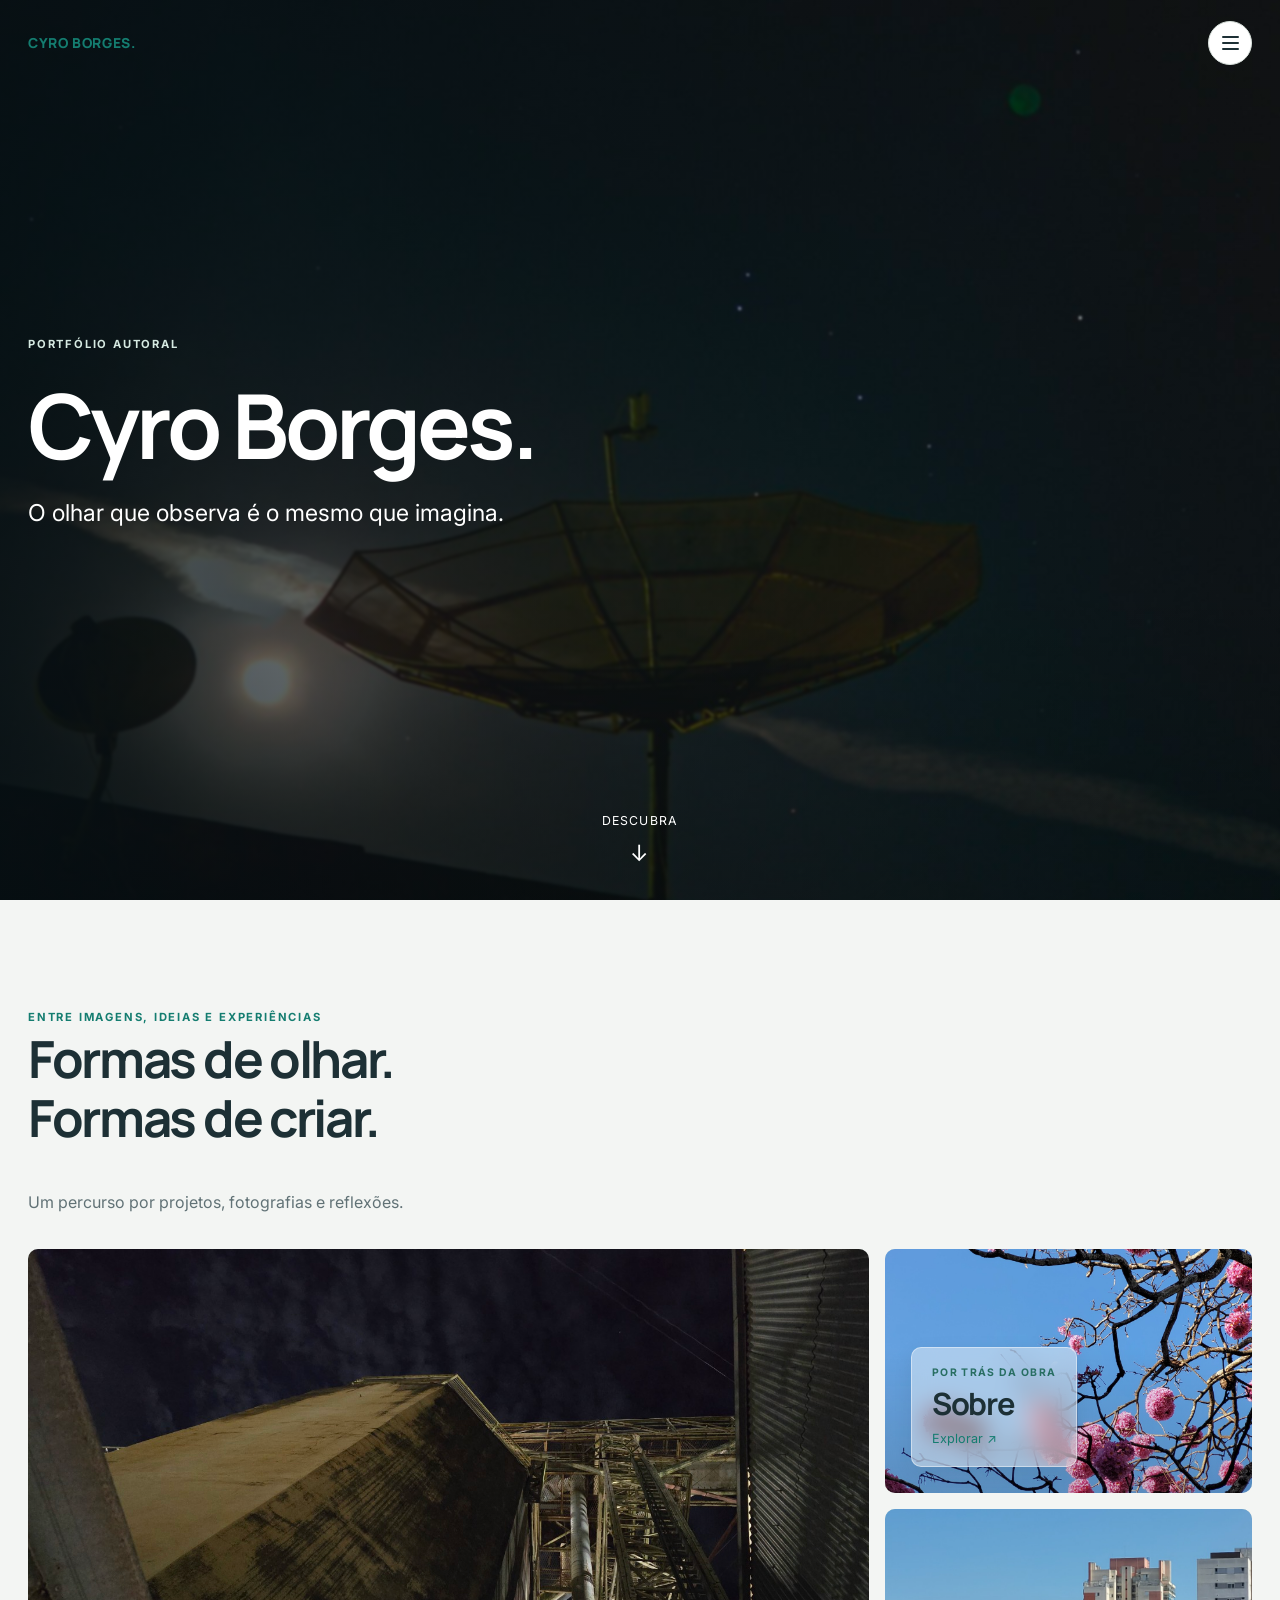
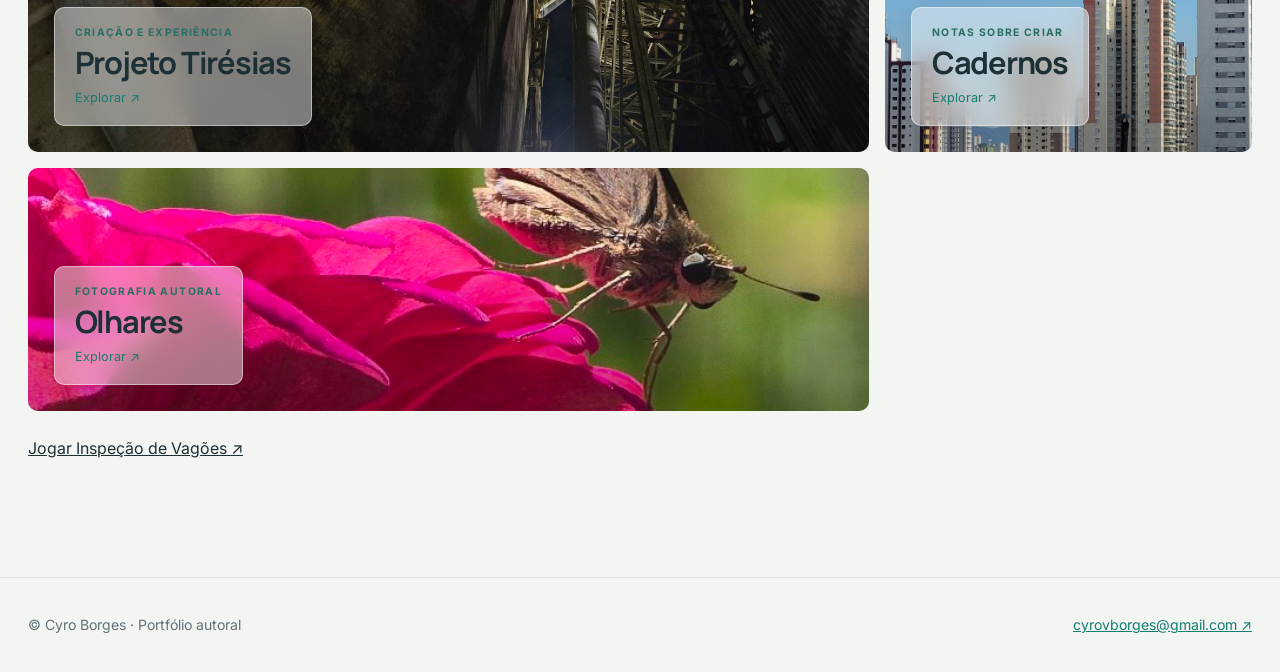
==== commit 1649e80f: "Atualização do jogo" ====
--- a/index.html
+++ b/index.html
@@ -1 +1 @@
-<!DOCTYPE html><html lang="pt-BR"><head><meta charset="utf-8"><meta name="viewport" content="width=device-width,initial-scale=1"><meta name="theme-color" content="#f3f5f3"><meta name="description" content="Fotografia, pensamento e criação no portfólio autoral de Cyro Borges."><title>Início · Cyro Borges</title><link rel="icon" href="assets/favicon.svg" type="image/svg+xml"><link rel="stylesheet" href="assets/css/styles.css"></head><body class="fade-in"><header class="topbar--hero topbar"><div class="shell" style="display:flex;align-items:center;justify-content:space-between;width:min(calc(100% - 56px),1320px)"><a class="logo" href="index.html">CYRO BORGES.</a><button type="button" class="menu-toggle" aria-label="Abrir menu" aria-controls="site-menu" aria-expanded="false"><span></span></button></div></header><div class="full-menu" id="site-menu" role="dialog" aria-modal="true" aria-label="Navegação principal" aria-hidden="true"><div class="full-menu-head"><strong>CYRO BORGES.</strong><button class="menu-toggle menu-close" type="button" aria-label="Fechar menu" style="font-size:1.5rem">×</button></div><nav aria-label="Páginas do portfólio"><a href="index.html"><span>01</span>Início</a><a href="tiresias/index.html"><span>02</span>Projeto Tirésias</a><a href="olhares/index.html"><span>03</span>Olhares</a><a href="cadernos/index.html"><span>04</span>Cadernos</a><a href="sobre/index.html"><span>05</span>Sobre</a></nav><div class="full-menu-foot"><a href="mailto:cyrovborges@gmail.com">cyrovborges@gmail.com ↗</a></div></div><main id="conteudo"><section class="hero" aria-label="Abertura do portfólio"><div class="shell hero-content"><span class="smallcaps">Portfólio autoral</span><h1>Cyro Borges.</h1><p class="hero-tagline"><span>O olhar que observa</span> <span>é o mesmo que imagina.</span></p></div><a class="scroll-cue" href="#criacoes">Descubra <b aria-hidden="true">↓</b></a></section><section class="mosaic-section" id="criacoes"><div class="shell"><div class="section-head"><span class="smallcaps">Entre imagens, ideias e experiências</span><h2>Formas de olhar.<br>Formas de criar.</h2><p>Um percurso por projetos, fotografias e reflexões.</p></div><div class="home-mosaic"><a class="photo-card card-tiresias" href="tiresias/index.html" aria-label="Explorar Projeto Tirésias"><img src="assets/images/ambiente-industrial.jpg" alt="" loading="lazy" ><span class="glass"><small>Criação e experiência</small><strong>Projeto Tirésias</strong><span class="arrow">Explorar ↗</span></span></a><a class="photo-card card-olhares" href="olhares/index.html" aria-label="Explorar Olhares"><img src="assets/images/borboleta.jpg" alt="" loading="lazy" ><span class="glass"><small>Fotografia autoral</small><strong>Olhares</strong><span class="arrow">Explorar ↗</span></span></a><a class="photo-card card-about" href="sobre/index.html" aria-label="Explorar Sobre"><img src="assets/images/flores.jpg" alt="" loading="lazy" ><span class="glass"><small>Por trás da obra</small><strong>Sobre</strong><span class="arrow">Explorar ↗</span></span></a><a class="photo-card card-cadernos" href="cadernos/index.html" aria-label="Explorar Cadernos"><img src="assets/images/geometria.jpg" alt="" loading="lazy" ><span class="glass"><small>Notas sobre criar</small><strong>Cadernos</strong><span class="arrow">Explorar ↗</span></span></a></div></div></section></main><footer class="footer"><div class="shell"><span>© Cyro Borges · Portfólio autoral</span><a href="mailto:cyrovborges@gmail.com">cyrovborges@gmail.com ↗</a></div></footer><script src="assets/js/main.js" defer></script></body></html>+<!DOCTYPE html><html lang="pt-BR"><head><meta charset="utf-8"><meta name="viewport" content="width=device-width,initial-scale=1"><meta name="theme-color" content="#f3f5f3"><meta name="description" content="Fotografia, pensamento e criação no portfólio autoral de Cyro Borges."><title>Início · Cyro Borges</title><link rel="icon" href="assets/favicon.svg" type="image/svg+xml"><link rel="stylesheet" href="assets/css/styles.css"></head><body class="fade-in"><header class="topbar--hero topbar"><div class="shell" style="display:flex;align-items:center;justify-content:space-between;width:min(calc(100% - 56px),1320px)"><a class="logo" href="index.html">CYRO BORGES.</a><button type="button" class="menu-toggle" aria-label="Abrir menu" aria-controls="site-menu" aria-expanded="false"><span></span></button></div></header><div class="full-menu" id="site-menu" role="dialog" aria-modal="true" aria-label="Navegação principal" aria-hidden="true"><div class="full-menu-head"><strong>CYRO BORGES.</strong><button class="menu-toggle menu-close" type="button" aria-label="Fechar menu" style="font-size:1.5rem">×</button></div><nav aria-label="Páginas do portfólio"><a href="index.html"><span>01</span>Início</a><a href="tiresias/index.html"><span>02</span>Projeto Tirésias</a><a href="olhares/index.html"><span>03</span>Olhares</a><a href="cadernos/index.html"><span>04</span>Cadernos</a><a href="sobre/index.html"><span>05</span>Sobre</a></nav><div class="full-menu-foot"><a href="mailto:cyrovborges@gmail.com">cyrovborges@gmail.com ↗</a></div></div><main id="conteudo"><section class="hero" aria-label="Abertura do portfólio"><div class="shell hero-content"><span class="smallcaps">Portfólio autoral</span><h1>Cyro Borges.</h1><p class="hero-tagline"><span>O olhar que observa</span> <span>é o mesmo que imagina.</span></p></div><a class="scroll-cue" href="#criacoes">Descubra <b aria-hidden="true">↓</b></a></section><section class="mosaic-section" id="criacoes"><div class="shell"><div class="section-head"><span class="smallcaps">Entre imagens, ideias e experiências</span><h2>Formas de olhar.<br>Formas de criar.</h2><p>Um percurso por projetos, fotografias e reflexões.</p></div><div class="home-mosaic"><a class="photo-card card-tiresias" href="tiresias/index.html" aria-label="Explorar Projeto Tirésias"><img src="assets/images/ambiente-industrial.jpg" alt="" loading="lazy" ><span class="glass"><small>Criação e experiência</small><strong>Projeto Tirésias</strong><span class="arrow">Explorar ↗</span></span></a><a class="photo-card card-olhares" href="olhares/index.html" aria-label="Explorar Olhares"><img src="assets/images/borboleta.jpg" alt="" loading="lazy" ><span class="glass"><small>Fotografia autoral</small><strong>Olhares</strong><span class="arrow">Explorar ↗</span></span></a><a class="photo-card card-about" href="sobre/index.html" aria-label="Explorar Sobre"><img src="assets/images/flores.jpg" alt="" loading="lazy" ><span class="glass"><small>Por trás da obra</small><strong>Sobre</strong><span class="arrow">Explorar ↗</span></span></a><a class="photo-card card-cadernos" href="cadernos/index.html" aria-label="Explorar Cadernos"><img src="assets/images/geometria.jpg" alt="" loading="lazy" ><span class="glass"><small>Notas sobre criar</small><strong>Cadernos</strong><span class="arrow">Explorar ↗</span></span></a></div><p style="margin-top:24px"><a href="jogo/index.html">Jogar Inspeção de Vagões ↗</a></p></div></section></main><footer class="footer"><div class="shell"><span>© Cyro Borges · Portfólio autoral</span><a href="mailto:cyrovborges@gmail.com">cyrovborges@gmail.com ↗</a></div></footer><script src="assets/js/main.js" defer></script></body></html>
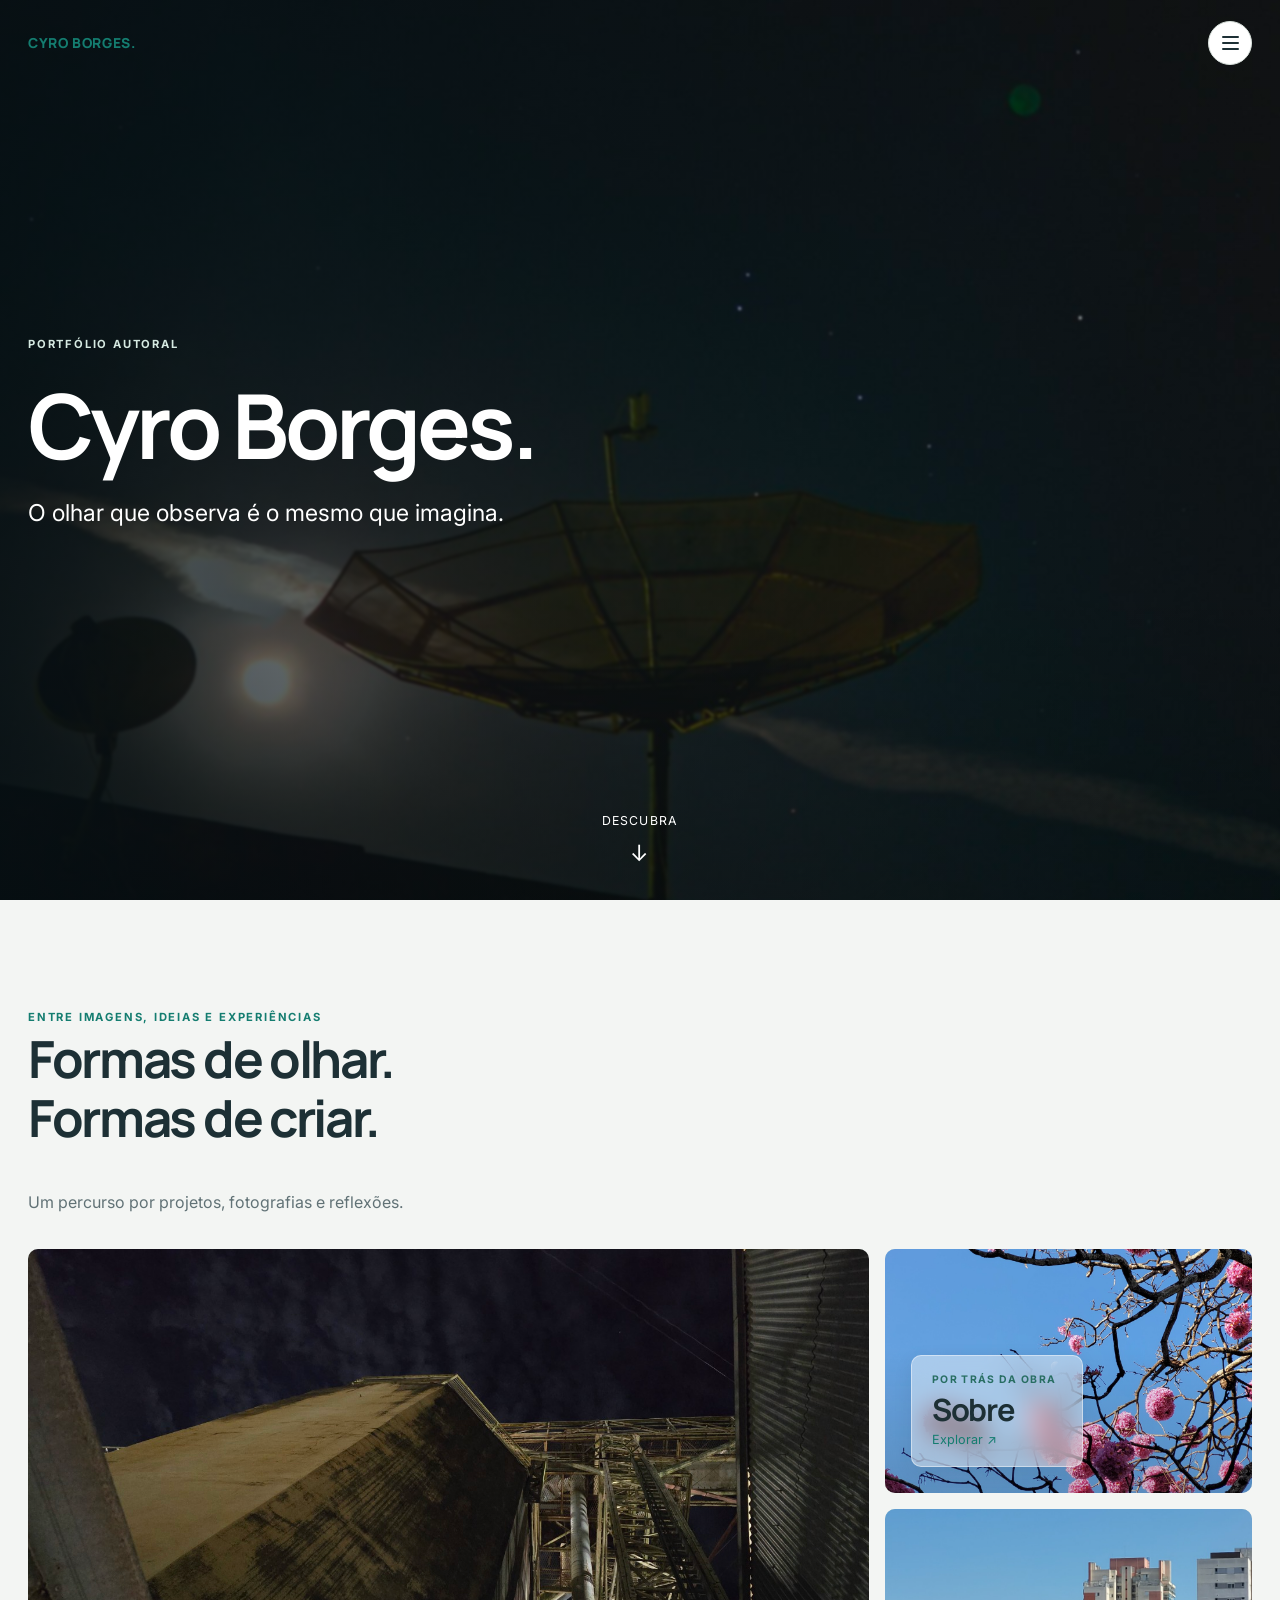
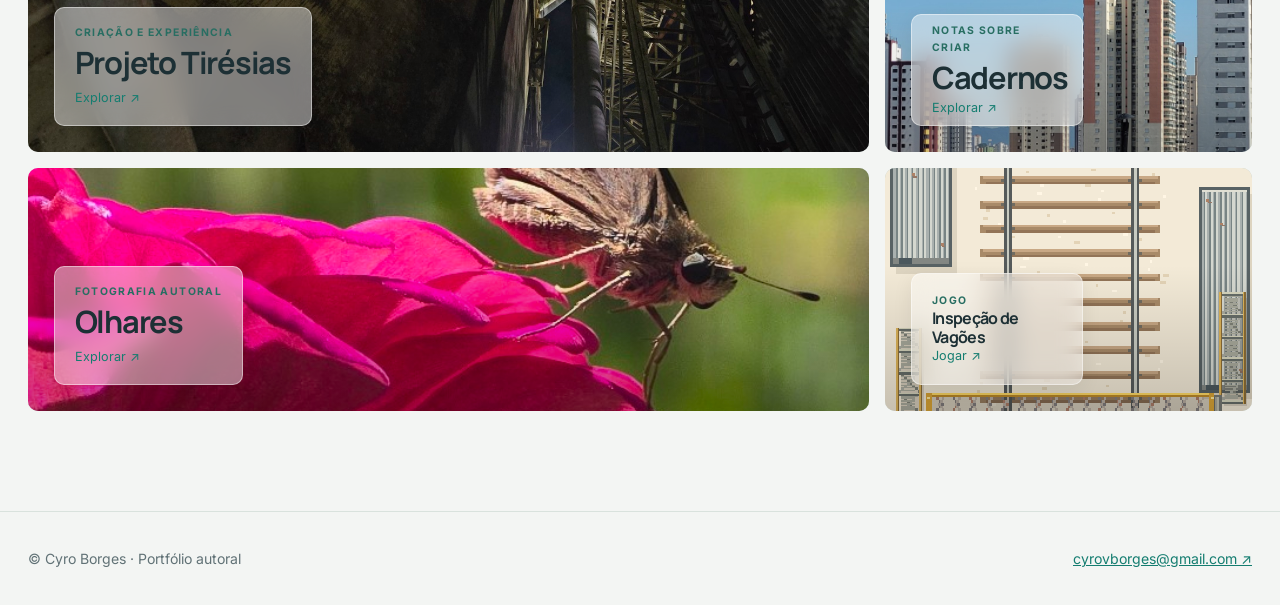
==== commit ce885398: "Versão completa do jogo Inspeção de Vagões" ====
--- a/index.html
+++ b/index.html
@@ -1 +1 @@
-<!DOCTYPE html><html lang="pt-BR"><head><meta charset="utf-8"><meta name="viewport" content="width=device-width,initial-scale=1"><meta name="theme-color" content="#f3f5f3"><meta name="description" content="Fotografia, pensamento e criação no portfólio autoral de Cyro Borges."><title>Início · Cyro Borges</title><link rel="icon" href="assets/favicon.svg" type="image/svg+xml"><link rel="stylesheet" href="assets/css/styles.css"></head><body class="fade-in"><header class="topbar--hero topbar"><div class="shell" style="display:flex;align-items:center;justify-content:space-between;width:min(calc(100% - 56px),1320px)"><a class="logo" href="index.html">CYRO BORGES.</a><button type="button" class="menu-toggle" aria-label="Abrir menu" aria-controls="site-menu" aria-expanded="false"><span></span></button></div></header><div class="full-menu" id="site-menu" role="dialog" aria-modal="true" aria-label="Navegação principal" aria-hidden="true"><div class="full-menu-head"><strong>CYRO BORGES.</strong><button class="menu-toggle menu-close" type="button" aria-label="Fechar menu" style="font-size:1.5rem">×</button></div><nav aria-label="Páginas do portfólio"><a href="index.html"><span>01</span>Início</a><a href="tiresias/index.html"><span>02</span>Projeto Tirésias</a><a href="olhares/index.html"><span>03</span>Olhares</a><a href="cadernos/index.html"><span>04</span>Cadernos</a><a href="sobre/index.html"><span>05</span>Sobre</a></nav><div class="full-menu-foot"><a href="mailto:cyrovborges@gmail.com">cyrovborges@gmail.com ↗</a></div></div><main id="conteudo"><section class="hero" aria-label="Abertura do portfólio"><div class="shell hero-content"><span class="smallcaps">Portfólio autoral</span><h1>Cyro Borges.</h1><p class="hero-tagline"><span>O olhar que observa</span> <span>é o mesmo que imagina.</span></p></div><a class="scroll-cue" href="#criacoes">Descubra <b aria-hidden="true">↓</b></a></section><section class="mosaic-section" id="criacoes"><div class="shell"><div class="section-head"><span class="smallcaps">Entre imagens, ideias e experiências</span><h2>Formas de olhar.<br>Formas de criar.</h2><p>Um percurso por projetos, fotografias e reflexões.</p></div><div class="home-mosaic"><a class="photo-card card-tiresias" href="tiresias/index.html" aria-label="Explorar Projeto Tirésias"><img src="assets/images/ambiente-industrial.jpg" alt="" loading="lazy" ><span class="glass"><small>Criação e experiência</small><strong>Projeto Tirésias</strong><span class="arrow">Explorar ↗</span></span></a><a class="photo-card card-olhares" href="olhares/index.html" aria-label="Explorar Olhares"><img src="assets/images/borboleta.jpg" alt="" loading="lazy" ><span class="glass"><small>Fotografia autoral</small><strong>Olhares</strong><span class="arrow">Explorar ↗</span></span></a><a class="photo-card card-about" href="sobre/index.html" aria-label="Explorar Sobre"><img src="assets/images/flores.jpg" alt="" loading="lazy" ><span class="glass"><small>Por trás da obra</small><strong>Sobre</strong><span class="arrow">Explorar ↗</span></span></a><a class="photo-card card-cadernos" href="cadernos/index.html" aria-label="Explorar Cadernos"><img src="assets/images/geometria.jpg" alt="" loading="lazy" ><span class="glass"><small>Notas sobre criar</small><strong>Cadernos</strong><span class="arrow">Explorar ↗</span></span></a></div><p style="margin-top:24px"><a href="jogo/index.html">Jogar Inspeção de Vagões ↗</a></p></div></section></main><footer class="footer"><div class="shell"><span>© Cyro Borges · Portfólio autoral</span><a href="mailto:cyrovborges@gmail.com">cyrovborges@gmail.com ↗</a></div></footer><script src="assets/js/main.js" defer></script></body></html>+<!DOCTYPE html><html lang="pt-BR"><head><meta charset="utf-8"><meta name="viewport" content="width=device-width,initial-scale=1"><meta name="theme-color" content="#f3f5f3"><meta name="description" content="Fotografia, pensamento e criação no portfólio autoral de Cyro Borges."><title>Início · Cyro Borges</title><link rel="icon" href="assets/favicon.svg" type="image/svg+xml"><link rel="stylesheet" href="assets/css/styles.css"></head><body class="fade-in"><header class="topbar--hero topbar"><div class="shell" style="display:flex;align-items:center;justify-content:space-between;width:min(calc(100% - 56px),1320px)"><a class="logo" href="index.html">CYRO BORGES.</a><button type="button" class="menu-toggle" aria-label="Abrir menu" aria-controls="site-menu" aria-expanded="false"><span></span></button></div></header><div class="full-menu" id="site-menu" role="dialog" aria-modal="true" aria-label="Navegação principal" aria-hidden="true"><div class="full-menu-head"><strong>CYRO BORGES.</strong><button class="menu-toggle menu-close" type="button" aria-label="Fechar menu" style="font-size:1.5rem">×</button></div><nav aria-label="Páginas do portfólio"><a href="index.html"><span>01</span>Início</a><a href="tiresias/index.html"><span>02</span>Projeto Tirésias</a><a href="olhares/index.html"><span>03</span>Olhares</a><a href="cadernos/index.html"><span>04</span>Cadernos</a><a href="sobre/index.html"><span>05</span>Sobre</a></nav><div class="full-menu-foot"><a href="mailto:cyrovborges@gmail.com">cyrovborges@gmail.com ↗</a></div></div><main id="conteudo"><section class="hero" aria-label="Abertura do portfólio"><div class="shell hero-content"><span class="smallcaps">Portfólio autoral</span><h1>Cyro Borges.</h1><p class="hero-tagline"><span>O olhar que observa</span> <span>é o mesmo que imagina.</span></p></div><a class="scroll-cue" href="#criacoes">Descubra <b aria-hidden="true">↓</b></a></section><section class="mosaic-section" id="criacoes"><div class="shell"><div class="section-head"><span class="smallcaps">Entre imagens, ideias e experiências</span><h2>Formas de olhar.<br>Formas de criar.</h2><p>Um percurso por projetos, fotografias e reflexões.</p></div><div class="home-mosaic"><a class="photo-card card-tiresias" href="tiresias/index.html" aria-label="Explorar Projeto Tirésias"><img src="assets/images/ambiente-industrial.jpg" alt="" loading="lazy" ><span class="glass"><small>Criação e experiência</small><strong>Projeto Tirésias</strong><span class="arrow">Explorar ↗</span></span></a><a class="photo-card card-olhares" href="olhares/index.html" aria-label="Explorar Olhares"><img src="assets/images/borboleta.jpg" alt="" loading="lazy" ><span class="glass"><small>Fotografia autoral</small><strong>Olhares</strong><span class="arrow">Explorar ↗</span></span></a><a class="photo-card card-about" href="sobre/index.html" aria-label="Explorar Sobre"><img src="assets/images/flores.jpg" alt="" loading="lazy" ><span class="glass"><small>Por trás da obra</small><strong>Sobre</strong><span class="arrow">Explorar ↗</span></span></a><a class="photo-card card-cadernos" href="cadernos/index.html" aria-label="Explorar Cadernos"><img src="assets/images/geometria.jpg" alt="" loading="lazy" ><span class="glass"><small>Notas sobre criar</small><strong>Cadernos</strong><span class="arrow">Explorar ↗</span></span></a><a class="photo-card card-jogo" href="jogo/index.html" aria-label="Jogar Inspeção de Vagões"><img src="assets/images/cartao-jogo.png" alt="" loading="lazy" width="401" height="342"><span class="glass"><small>Jogo</small><strong>Inspeção de Vagões</strong><span class="arrow">Jogar ↗</span></span></a></div></div></section></main><footer class="footer"><div class="shell"><span>© Cyro Borges · Portfólio autoral</span><a href="mailto:cyrovborges@gmail.com">cyrovborges@gmail.com ↗</a></div></footer><script src="assets/js/main.js" defer></script></body></html>
--- a/assets/css/styles.css
+++ b/assets/css/styles.css
@@ -83,3 +83,38 @@
     grid-template-columns: 1fr;
   }
 }
+
+.home-mosaic .card-jogo > img { image-rendering: pixelated; }
+.home-mosaic :is(.card-about, .card-cadernos, .card-jogo) .glass {
+  box-sizing: border-box;
+  width: 172px;
+  max-width: calc(100% - 2 * clamp(12px, 2vw, 28px));
+  height: 112px;
+  display: flex;
+  flex-direction: column;
+  justify-content: center;
+}
+.home-mosaic .card-jogo .glass strong {
+  font-size: 1rem;
+  line-height: 1.15;
+}
+@media (max-width: 540px) {
+  .home-mosaic :is(.card-about, .card-cadernos, .card-jogo) .glass {
+    max-width: calc(100% - 20px);
+    height: 88px;
+  }
+}
+@media (min-width: 851px) {
+  .home-mosaic .card-jogo { grid-column: 3; grid-row: 3; }
+}
+@media (max-width: 850px) {
+  .home-mosaic .card-jogo {
+    grid-column: 1 / -1;
+    justify-self: center;
+    width: calc((100% - 12px) / 2);
+    height: 220px;
+  }
+}
+@media (max-width: 540px) {
+  .home-mosaic .card-jogo { width: calc((100% - 10px) / 2); height: 180px; }
+}
